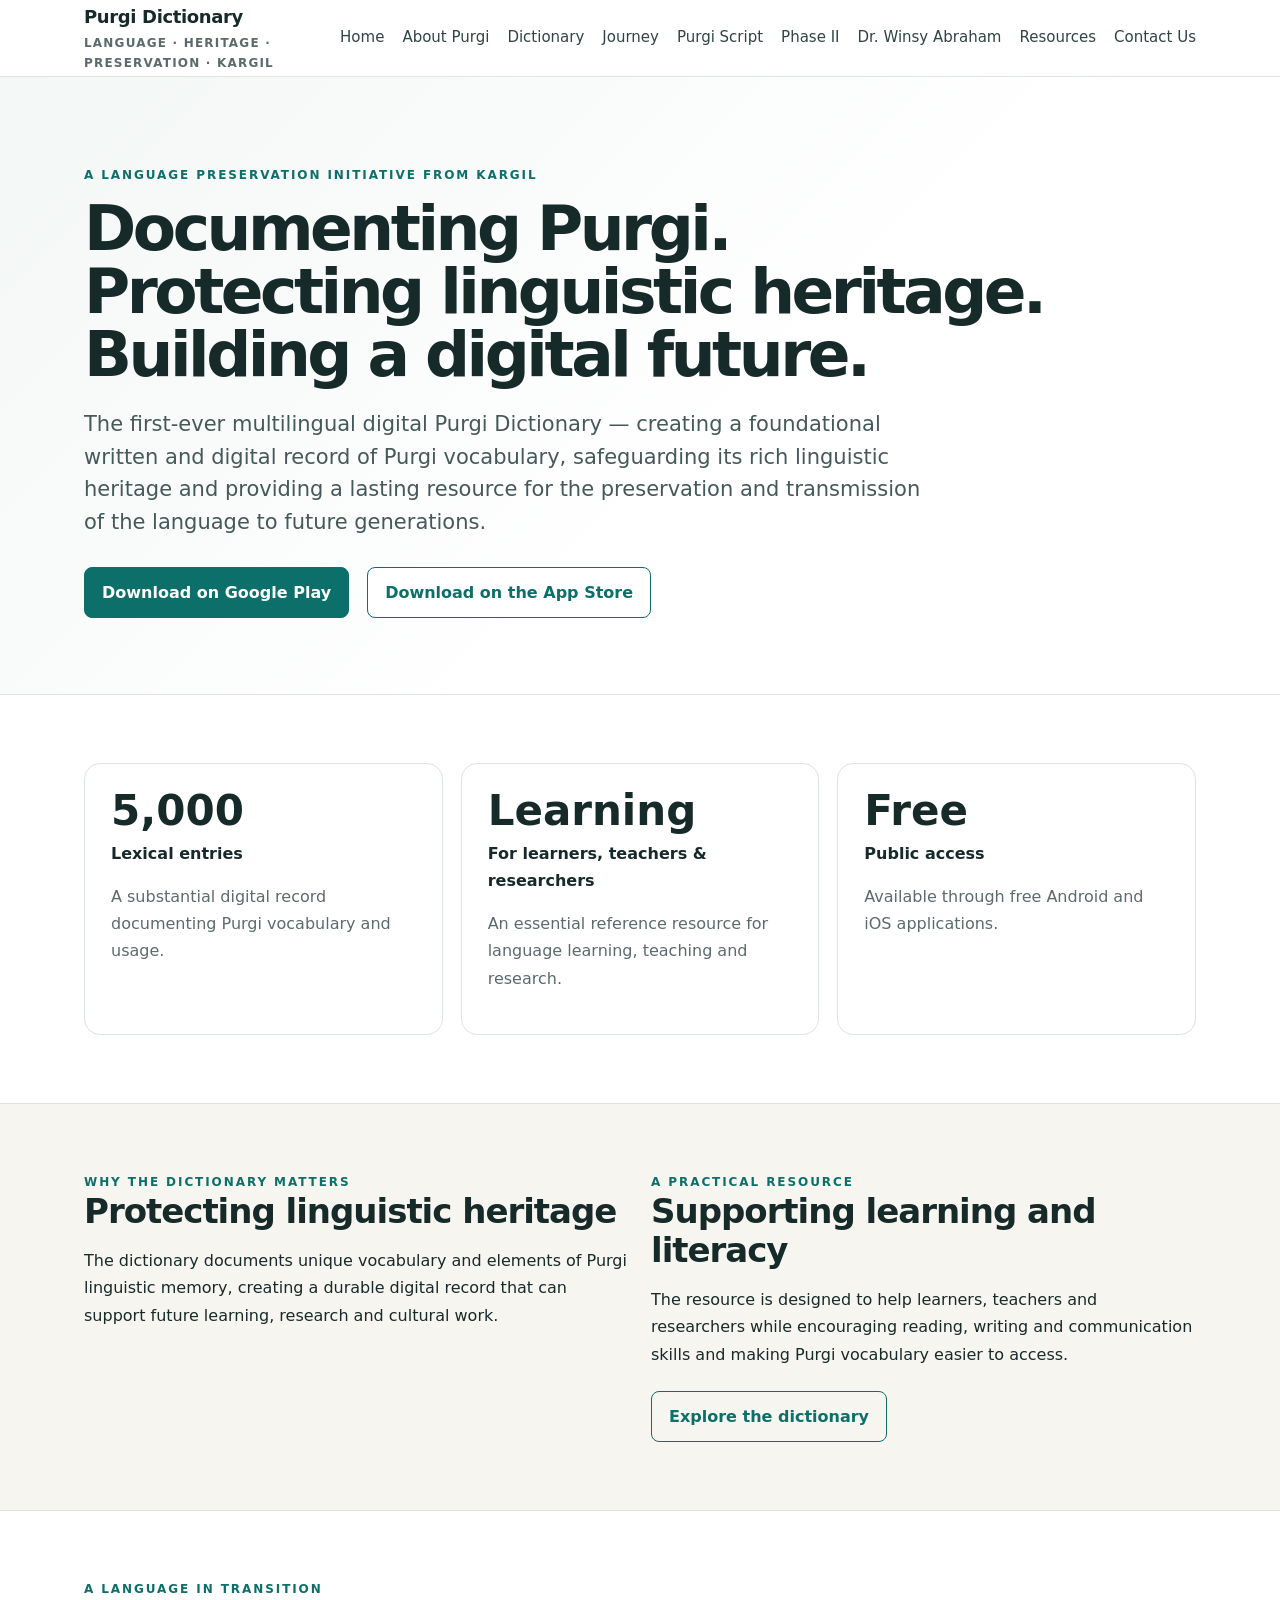
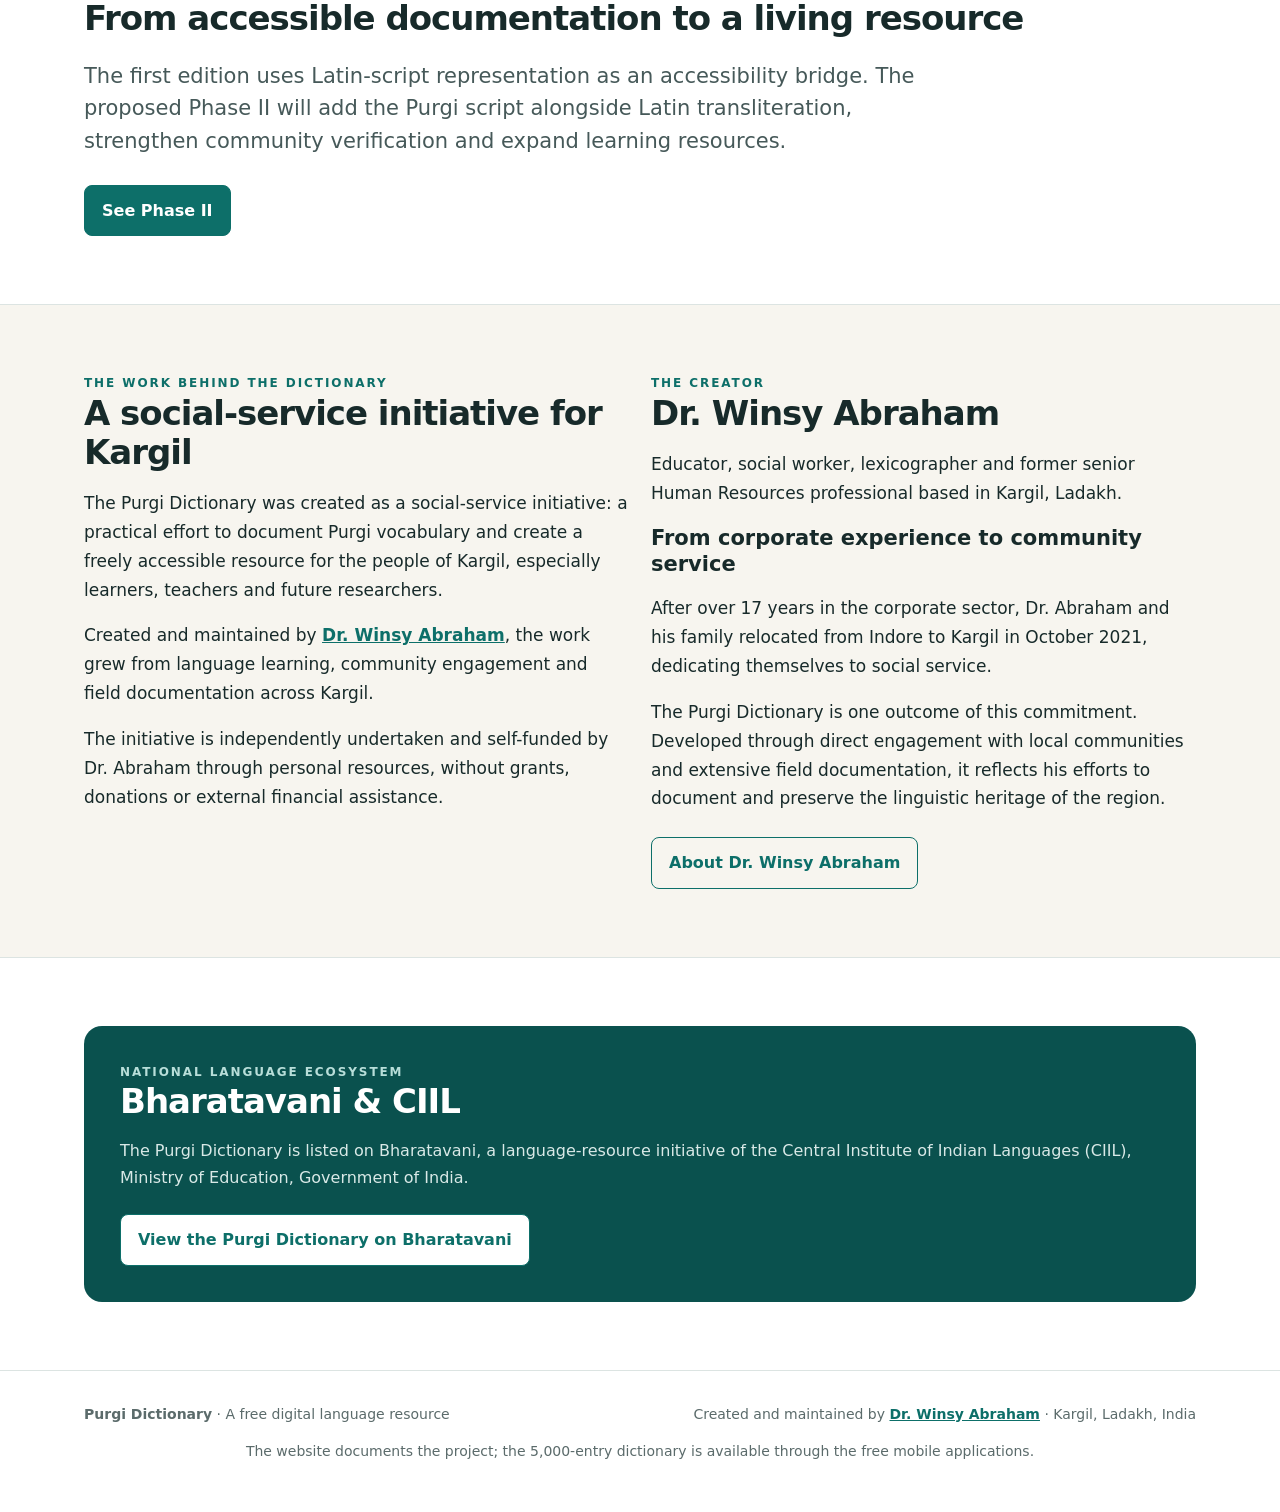
==== index.html @ dfc233e7 "Balance brand subtitle on mobile and desktop" ====
<!doctype html>
<html lang="en">
<head>
<meta charset="utf-8">
<meta name="viewport" content="width=device-width,initial-scale=1">
<title>Purgi Dictionary | First-ever multilingual digital Purgi dictionary</title>
<meta name="description" content="The first-ever multilingual digital Purgi Dictionary documents Purgi vocabulary and safeguards its linguistic heritage in a free four-language resource.">
<link rel="canonical" href="https://purgidictionary.in/">
<link rel="icon" href="favicon.svg" type="image/svg+xml">
<meta property="og:type" content="website">
<meta property="og:site_name" content="Purgi Dictionary">
<meta property="og:title" content="Purgi Dictionary | First-ever multilingual digital Purgi dictionary">
<meta property="og:description" content="The first-ever multilingual digital Purgi Dictionary — a social-service initiative documenting Purgi vocabulary and bringing Purgi, English, Hindi and Urdu together in one free digital resource with 5,000 entries.">
<meta property="og:url" content="https://purgidictionary.in/">
<meta name="twitter:card" content="summary">
<link rel="stylesheet" href="style.css">
<script type="application/ld+json">
{
  "@context":"https://schema.org",
  "@type":"WebSite",
  "name":"Purgi Dictionary",
  "url":"https://purgidictionary.in/",
  "description":"The first-ever multilingual digital Purgi Dictionary creates a foundational written and digital record of Purgi vocabulary, safeguards its linguistic heritage and supports the preservation and transmission of the language to future generations.",
  "inLanguage":"en",
  "publisher":{"@type":"Person","name":"Dr. Winsy Abraham","url":"https://purgidictionary.in/winsy-abraham.html","sameAs":["https://in.linkedin.com/in/dr-winsy-abraham-b102936"]}
}
</script>
</head>
<body>
<nav><div class="wrap nav">
<a class="brand" href="index.html">Purgi Dictionary<span>Language · Heritage ·<br class="mobile-brand-break"> Preservation · Kargil</span></a>
<button class="menu-toggle" type="button" aria-label="Open navigation menu" aria-expanded="false" aria-controls="site-links"><span></span><span></span><span></span></button>
<div class="links" id="site-links">
    <a href="index.html">Home</a><a href="purgi-language.html">About Purgi</a><a href="dictionary.html">Dictionary</a><a href="journey.html">Journey</a><a href="script.html">Purgi Script</a><a href="phase-ii.html">Phase II</a><a href="winsy-abraham.html">Dr. Winsy Abraham</a><a href="resources.html">Resources</a><a href="contact.html">Contact Us</a>
</div></div></nav>

<header class="hero"><div class="wrap">
<div class="kicker">A language preservation initiative from Kargil</div>
<h1>Documenting Purgi.<br>Protecting linguistic heritage.<br>Building a digital future.</h1>
<p class="lead">The first-ever multilingual digital Purgi Dictionary — creating a foundational written and digital record of Purgi vocabulary, safeguarding its rich linguistic heritage and providing a lasting resource for the preservation and transmission of the language to future generations.</p>
<div class="downloads"><a class="btn primary" href="https://play.google.com/store/apps/details?id=org.purgi.prx.dictionary">Download on Google Play</a><a class="btn light" href="https://apps.apple.com/us/app/purgi-dictionary/id6780769907">Download on the App Store</a></div>
</div></header>

<section class="section"><div class="wrap"><div class="grid">
<div class="card"><div class="stat">5,000</div><b>Lexical entries</b><p class="muted">A substantial digital record documenting Purgi vocabulary and usage.</p></div>
<div class="card"><div class="stat">Learning</div><b>For learners, teachers & researchers</b><p class="muted">An essential reference resource for language learning, teaching and research.</p></div>
<div class="card"><div class="stat">Free</div><b>Public access</b><p class="muted">Available through free Android and iOS applications.</p></div>
</div></div></section>

<section class="section band"><div class="wrap grid2">
<div><div class="kicker">Why the dictionary matters</div><h2>Protecting linguistic heritage</h2><p>The dictionary documents unique vocabulary and elements of Purgi linguistic memory, creating a durable digital record that can support future learning, research and cultural work.</p><a class="btn mobile-page-link" href="purgi-language.html">Discover the Purgi language</a></div>
<div><div class="kicker">A practical resource</div><h2>Supporting learning and literacy</h2><p>The resource is designed to help learners, teachers and researchers while encouraging reading, writing and communication skills and making Purgi vocabulary easier to access.</p><a class="btn" href="dictionary.html">Explore the dictionary</a></div>
</div></section>

<section class="section"><div class="wrap"><div class="kicker">A language in transition</div><h2>From accessible documentation to a living resource</h2><p class="lead">The first edition uses Latin-script representation as an accessibility bridge. The proposed Phase II will add the Purgi script alongside Latin transliteration, strengthen community verification and expand learning resources.</p><a class="btn primary" href="phase-ii.html">See Phase II</a></div></section>

<section class="section band"><div class="wrap grid2">
<div class="prose"><div class="kicker">The work behind the dictionary</div><h2>A social-service initiative for Kargil</h2><p>The Purgi Dictionary was created as a social-service initiative: a practical effort to document Purgi vocabulary and create a freely accessible resource for the people of Kargil, especially learners, teachers and future researchers.</p><p>Created and maintained by <a href="winsy-abraham.html"><b>Dr. Winsy Abraham</b></a>, the work grew from language learning, community engagement and field documentation across Kargil.</p><p>The initiative is independently undertaken and self-funded by Dr. Abraham through personal resources, without grants, donations or external financial assistance.</p><a class="btn mobile-page-link" href="journey.html">Read the project journey</a></div>
<div class="prose"><div class="kicker">The creator</div><h2>Dr. Winsy Abraham</h2><p>Educator, social worker, lexicographer and former senior Human Resources professional based in Kargil, Ladakh.</p><h3>From corporate experience to community service</h3><p>After over 17 years in the corporate sector, Dr. Abraham and his family relocated from Indore to Kargil in October 2021, dedicating themselves to social service.</p><p>The Purgi Dictionary is one outcome of this commitment. Developed through direct engagement with local communities and extensive field documentation, it reflects his efforts to document and preserve the linguistic heritage of the region.</p><a class="btn" href="winsy-abraham.html">About Dr. Winsy Abraham</a></div>
</div></section>

<section class="section"><div class="wrap"><div class="dark"><div class="kicker dark-kicker">National language ecosystem</div><h2>Bharatavani & CIIL</h2><p>The Purgi Dictionary is listed on Bharatavani, a language-resource initiative of the Central Institute of Indian Languages (CIIL), Ministry of Education, Government of India.</p><a class="btn light desktop-page-link" href="https://bharatavani.in//home/book?id=Purgi%20Dictionary">View the Purgi Dictionary on Bharatavani</a><a class="btn light mobile-page-link" href="resources.html">Explore all resources</a></div></div></section>

<section class="section mobile-explore"><div class="wrap"><div class="kicker">Explore the project</div><h2>Discover more about Purgi</h2><p>Explore the language, the dictionary and the people and work behind this initiative.</p><div class="mobile-explore-grid"><a href="purgi-language.html">About Purgi <span>Discover the language →</span></a><a href="dictionary.html">The Dictionary <span>Explore 5,000 entries →</span></a><a href="journey.html">Project Journey <span>How the work developed →</span></a><a href="script.html">Purgi Script <span>Explore the written future →</span></a><a href="phase-ii.html">Phase II <span>See what comes next →</span></a><a href="winsy-abraham.html">The Creator <span>About Dr. Winsy Abraham →</span></a><a href="resources.html">Resources <span>Apps and institutional links →</span></a><a href="contact.html">Contact Us <span>Share feedback or enquire →</span></a></div></div></section>
<footer><div class="wrap"><div class="footer-top"><div><b>Purgi Dictionary</b> · A free digital language resource</div><div class="footer-right">Created and maintained by <a href="winsy-abraham.html"><b>Dr. Winsy Abraham</b></a> · Kargil, Ladakh, India</div></div><div class="footer-bottom">The website documents the project; the 5,000-entry dictionary is available through the free mobile applications.</div></div></footer>
<script src="script.js" defer></script>
</body></html>
---- style.css ----
:root{
  --ink:#172a2a; --muted:#5b6b6b; --teal:#0d6f69; --teal2:#0a514e;
  --cream:#f7f5ef; --paper:#fff; --line:#dce4e2; --gold:#b07a32;
}
*{box-sizing:border-box}
html{scroll-behavior:smooth}
body{margin:0;font-family:Inter,ui-sans-serif,system-ui,-apple-system,"Segoe UI",Arial,sans-serif;color:var(--ink);background:#fff;line-height:1.7}
a{color:var(--teal)}
.wrap{max-width:1160px;margin:auto;padding:0 24px}
nav{position:sticky;top:0;z-index:20;background:rgba(255,255,255,.96);backdrop-filter:blur(10px);border-bottom:1px solid var(--line)}
.nav{min-height:76px;display:flex;align-items:center;justify-content:space-between;gap:24px}
.brand{font-weight:800;text-decoration:none;color:var(--ink);letter-spacing:-.02em;font-size:18px}
.brand span{display:block;font-size:12px;letter-spacing:.1em;text-transform:uppercase;color:var(--muted);font-weight:600}
.links{display:flex;gap:18px;flex-wrap:wrap;align-items:center}
.menu-toggle{display:none;border:1px solid var(--line);background:#fff;border-radius:9px;width:44px;height:44px;padding:9px;cursor:pointer}
.menu-toggle span{display:block;height:2px;background:var(--ink);margin:5px 0;border-radius:2px}
.links a{text-decoration:none;font-size:15px;color:#304444}
.links a:hover{color:var(--teal)}
.hero{background:linear-gradient(135deg,#f3f7f5 0%,#fff 60%);padding:88px 0 76px;border-bottom:1px solid var(--line)}
.kicker{text-transform:uppercase;letter-spacing:.16em;font-size:12px;font-weight:800;color:var(--teal)}
.dark-kicker{color:#b8ded9}
h1{font-size:clamp(42px,5.7vw,68px);line-height:1.0;letter-spacing:-.055em;margin:12px 0 22px;max-width:1120px}
.hero h1{font-size:clamp(40px,5.3vw,63px)}
h2{font-size:34px;line-height:1.15;letter-spacing:-.03em;margin:0 0 16px}
h3{font-size:21px;line-height:1.25;margin:0 0 10px}
.lead{font-size:21px;line-height:1.55;color:#465959;max-width:860px}
.btn{display:inline-block;text-decoration:none;border:1px solid var(--teal);border-radius:8px;padding:11px 17px;font-weight:750;margin:7px 8px 0 0}
.btn.primary{background:var(--teal);color:white}
.btn.light{background:white;color:var(--teal)}
.section{padding:68px 0}
.band{background:var(--cream);border-block:1px solid var(--line)}
.grid{display:grid;grid-template-columns:repeat(3,1fr);gap:18px}
.grid2{display:grid;grid-template-columns:repeat(2,1fr);gap:22px}
.card{border:1px solid var(--line);border-radius:16px;padding:26px;background:#fff}
.stat{font-size:42px;font-weight:850;line-height:1;margin-bottom:8px}
.muted{color:var(--muted)}
.prose{max-width:850px}
.prose p{font-size:17px}
.pagehead{background:var(--cream);padding:58px 0 44px;border-bottom:1px solid var(--line)}
.pagehead h1{font-size:clamp(42px,6vw,64px);margin-bottom:14px}
.timeline{border-left:2px solid #c8d8d5;margin:35px 0;padding-left:25px}
.t{position:relative;margin:0 0 32px}
.t:before{content:"";position:absolute;left:-33px;top:8px;width:13px;height:13px;border-radius:50%;background:var(--teal);border:3px solid #fff;box-shadow:0 0 0 1px #b9cfcc}
.year{font-weight:850;color:var(--teal);font-size:14px;letter-spacing:.08em}
.quote{font-size:25px;line-height:1.4;font-weight:700;border-left:5px solid var(--gold);padding:4px 0 4px 20px;margin:28px 0}
.callout{background:#eef6f5;border:1px solid #c9e0dd;border-radius:16px;padding:26px}
.dark{background:var(--teal2);color:white;border-radius:18px;padding:36px}
.dark p{color:#d9e9e7}
.downloads{display:flex;gap:10px;flex-wrap:wrap}
footer{border-top:1px solid var(--line);padding:32px 0 48px;color:var(--muted);font-size:14px}
.footer-top{display:grid;grid-template-columns:1fr 1fr;gap:24px;align-items:start}
.footer-right{text-align:right}
.footer-bottom{text-align:center;margin-top:14px}
.small{font-size:13px;color:var(--muted)}
.references{font-size:12px;line-height:1.55;color:var(--muted);margin-top:8px}
.references h2{font-size:19px;letter-spacing:-.01em;margin-bottom:8px}
.references a{color:var(--muted)}
.table{width:100%;border-collapse:collapse;margin:25px 0}
.table th,.table td{border-bottom:1px solid var(--line);text-align:left;padding:13px 10px;vertical-align:top}
.form-card{max-width:820px;margin:0 auto;border:1px solid var(--line);border-radius:16px;padding:30px;background:#fff}
.form-field{margin-bottom:18px}
.form-field label{display:block;font-weight:750;margin-bottom:7px}
.form-field input,.form-field textarea{width:100%;font:inherit;border:1px solid #cbd8d5;border-radius:8px;padding:11px 13px;color:var(--ink);background:#fff}
.form-field textarea{min-height:170px;resize:vertical}
.form-field input:focus,.form-field textarea:focus{outline:3px solid rgba(176,122,50,.25);border-color:var(--teal)}
.honeypot{display:none}
.glance{background:#f3f7f5;border:1px solid #cfe0dd;border-radius:16px;padding:24px;margin:28px 0}.glance h3{margin-bottom:18px;color:var(--teal2)}.glance .grid2{gap:16px}.glance .grid2>div{background:#fff;border:1px solid var(--line);border-radius:10px;padding:14px}.glance b{color:var(--ink)}
a:focus-visible,.btn:focus-visible,.menu-toggle:focus-visible{outline:3px solid #b07a32;outline-offset:3px}
@media(max-width:820px){
  .nav{min-height:68px;position:relative}
  .brand{font-size:17px}
  .brand span{font-size:10px;letter-spacing:.08em}
  .menu-toggle{display:block;flex:0 0 auto}
  .links{display:none;position:absolute;top:68px;left:0;right:0;background:#fff;border-bottom:1px solid var(--line);box-shadow:0 8px 20px rgba(23,42,42,.08);padding:10px 24px 16px;flex-direction:column;align-items:stretch;gap:0}
  .links.open{display:flex}
  .links a{padding:12px 0;border-bottom:1px solid #edf1f0;font-size:16px}
  .links a:last-child{border-bottom:0}
  .grid,.grid2{grid-template-columns:1fr}
  .hero{padding:60px 0}
  .section{padding:52px 0}
  .footer-top{grid-template-columns:1fr;gap:6px}
  .footer-right{text-align:left}
}
@media(max-width:820px){.links{max-height:calc(100vh - 68px);overflow:auto}.links a{min-height:44px;display:flex;align-items:center}.glance .grid2{grid-template-columns:1fr}}

/* Speaking engagements section */
.speaking-section-title{font-size:26px;line-height:1.2;letter-spacing:-.025em;white-space:nowrap}
.speaking-event-title{margin:0;font-size:16px;line-height:1.35}
.prose p.speaking-event-date{margin:0 0 8px;font-size:16px;line-height:1.35}
.prose p.speaking-description{margin:0 0 24px}
.prose p.speaking-description + p.speaking-link{margin-top:-24px;margin-bottom:24px}
.prose p.speaking-link{line-height:1.35}
@media(max-width:600px){.speaking-section-title{font-size:clamp(17px,4.5vw,24px);white-space:normal}}

/* Mobile-only homepage hero and footer refinements */
@media(max-width:600px){
  .hero h1{font-size:clamp(27px,7.2vw,30px);line-height:1.08;letter-spacing:-.045em}
  .footer-top{grid-template-columns:1fr;text-align:center;justify-items:center;gap:10px}
  .footer-right{text-align:center}
  .footer-bottom{text-align:center}
}

/* Mobile-only navigation paths on the homepage */
.mobile-page-link,.mobile-link-row,.mobile-explore{display:none}
@media(max-width:600px){
  .desktop-page-link{display:none}
  .mobile-page-link{display:inline-block;margin-top:14px}
  .mobile-link-row{display:flex;flex-wrap:wrap;gap:8px;margin-top:12px}
  .mobile-link-row .btn{margin:0}
  .mobile-explore{display:block;background:var(--cream);border-block:1px solid var(--line)}
  .mobile-explore-grid{display:grid;grid-template-columns:1fr 1fr;gap:10px;margin-top:22px}
  .mobile-explore-grid a{display:flex;flex-direction:column;justify-content:space-between;gap:8px;min-height:100px;padding:15px;border:1px solid var(--line);border-radius:12px;background:#fff;color:var(--ink);font-weight:750;text-decoration:none}
  .mobile-explore-grid a span{font-size:12px;line-height:1.4;font-weight:500;color:var(--teal)}
}

/* Centered professional profile link */
.profile-link-box{max-width:420px;margin:32px auto 0;padding:18px 24px;text-align:center}
.prose .profile-link-box p{margin:0}
.profile-link-box .btn{margin:0}
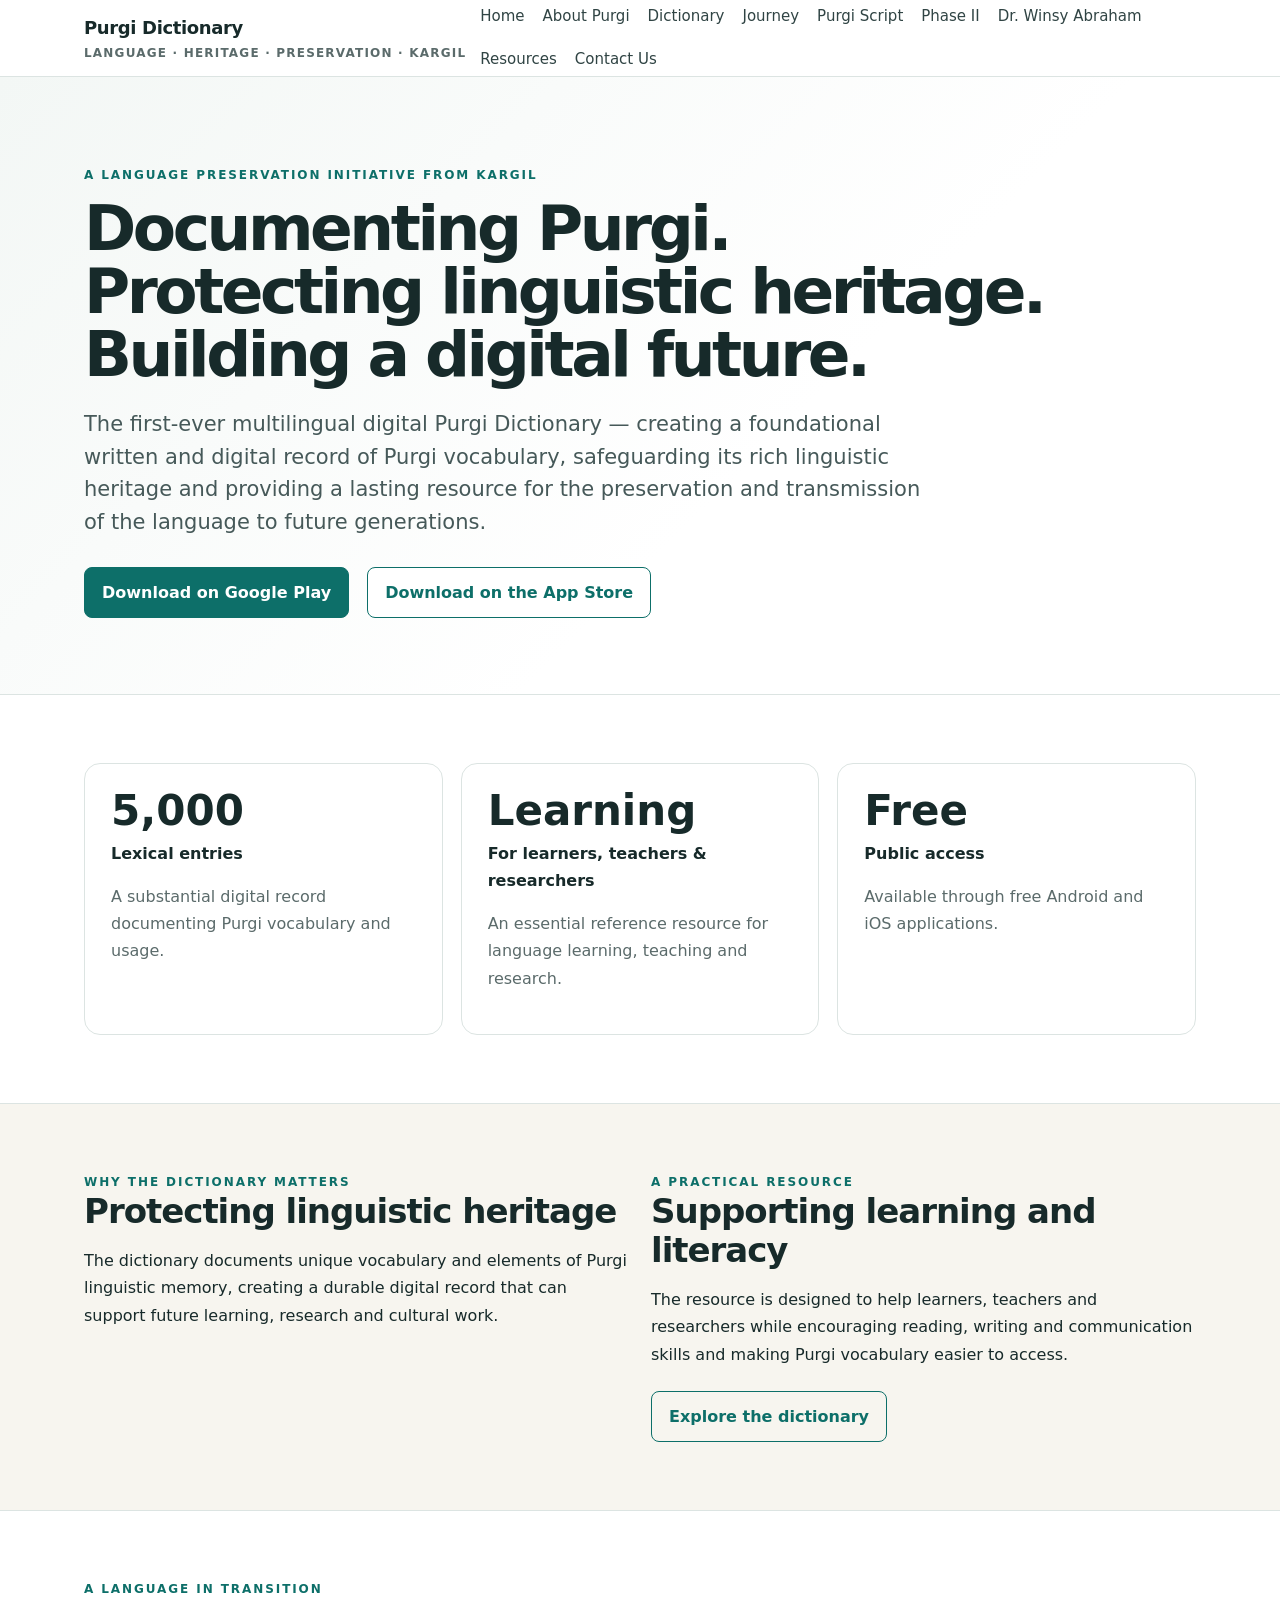
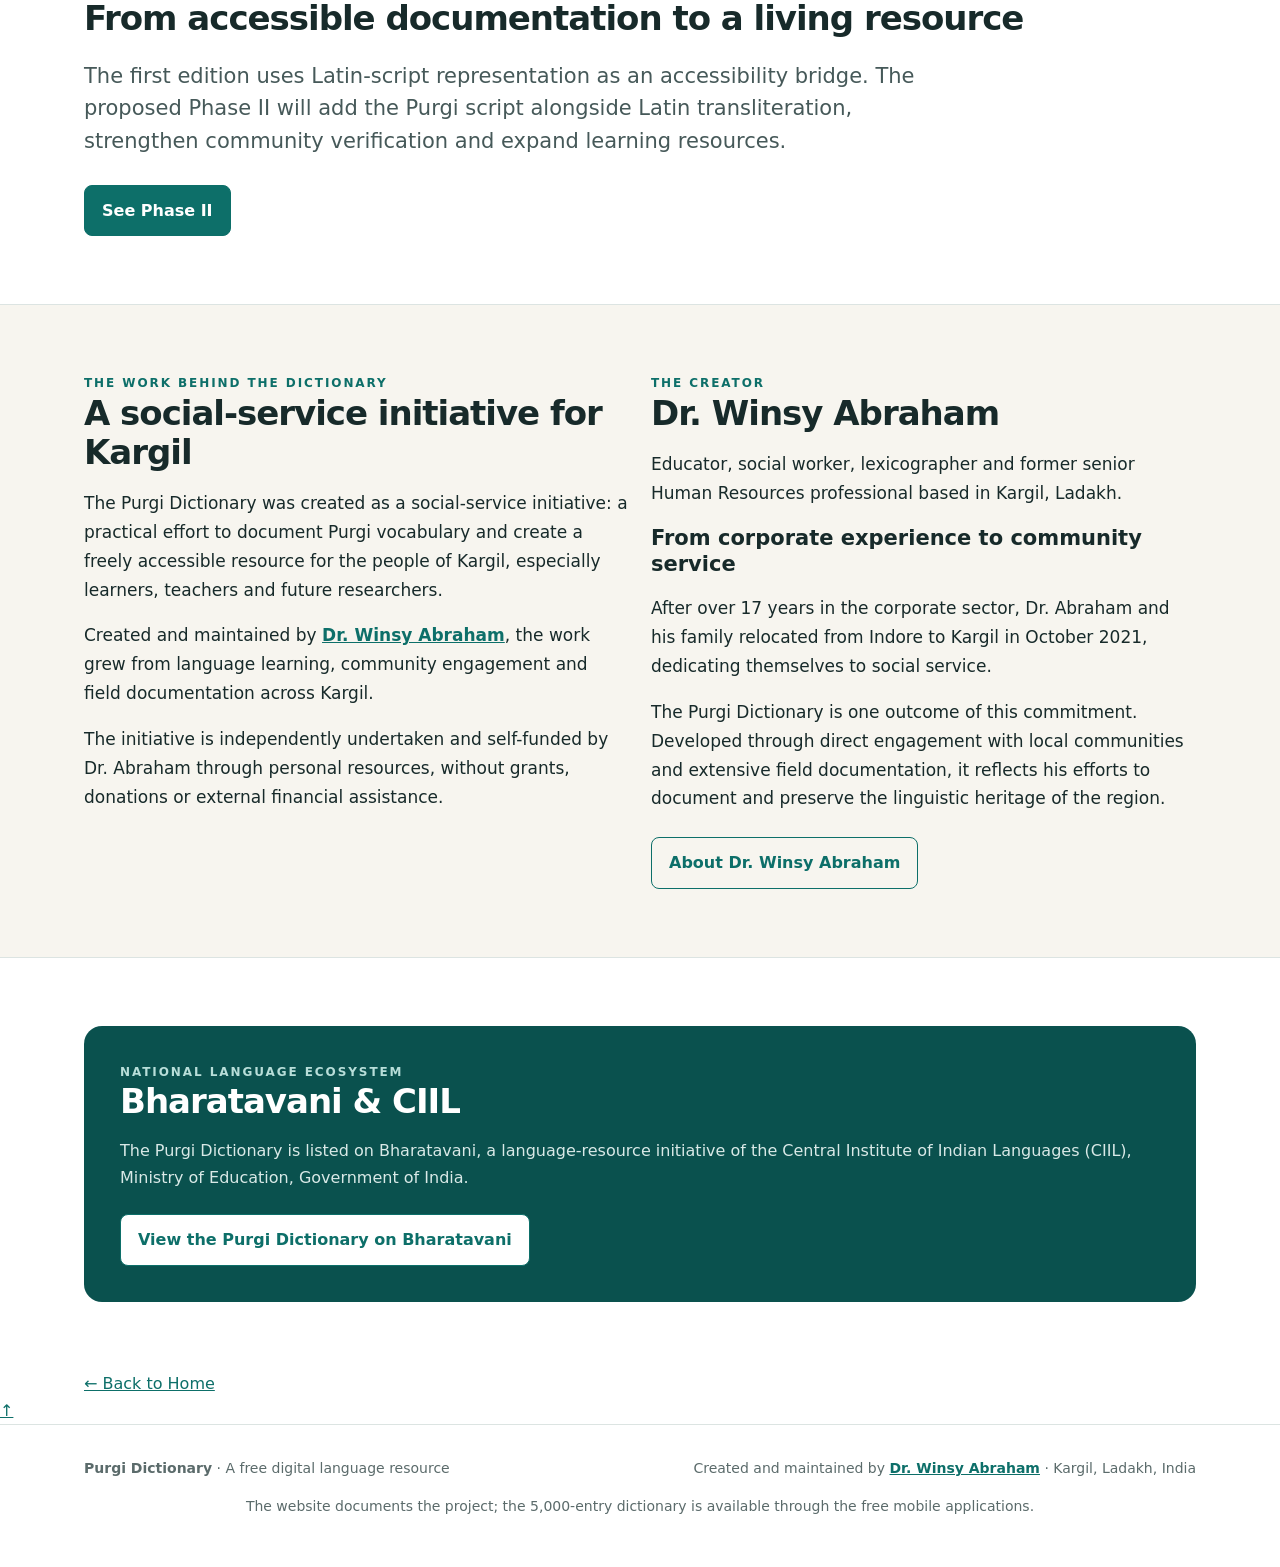
==== commit e71355f4: "Add subtle page-end navigation" ====
--- a/index.html
+++ b/index.html
@@ -26,7 +26,7 @@
 }
 </script>
 </head>
-<body>
+<body id="top">
 <nav><div class="wrap nav">
 <a class="brand" href="index.html">Purgi Dictionary<span>Language · Heritage ·<br class="mobile-brand-break"> Preservation · Kargil</span></a>
 <button class="menu-toggle" type="button" aria-label="Open navigation menu" aria-expanded="false" aria-controls="site-links"><span></span><span></span><span></span></button>
@@ -62,6 +62,7 @@
 <section class="section"><div class="wrap"><div class="dark"><div class="kicker dark-kicker">National language ecosystem</div><h2>Bharatavani & CIIL</h2><p>The Purgi Dictionary is listed on Bharatavani, a language-resource initiative of the Central Institute of Indian Languages (CIIL), Ministry of Education, Government of India.</p><a class="btn light desktop-page-link" href="https://bharatavani.in//home/book?id=Purgi%20Dictionary">View the Purgi Dictionary on Bharatavani</a><a class="btn light mobile-page-link" href="resources.html">Explore all resources</a></div></div></section>
 
 <section class="section mobile-explore"><div class="wrap"><div class="kicker">Explore the project</div><h2>Discover more about Purgi</h2><p>Explore the language, the dictionary and the people and work behind this initiative.</p><div class="mobile-explore-grid"><a href="purgi-language.html">About Purgi <span>Discover the language →</span></a><a href="dictionary.html">The Dictionary <span>Explore 5,000 entries →</span></a><a href="journey.html">Project Journey <span>How the work developed →</span></a><a href="script.html">Purgi Script <span>Explore the written future →</span></a><a href="phase-ii.html">Phase II <span>See what comes next →</span></a><a href="winsy-abraham.html">The Creator <span>About Dr. Winsy Abraham →</span></a><a href="resources.html">Resources <span>Apps and institutional links →</span></a><a href="contact.html">Contact Us <span>Share feedback or enquire →</span></a></div></div></section>
+<div class="page-end-nav wrap"><a href="index.html">← Back to Home</a></div><a class="back-to-top" href="#top" aria-label="Back to top" title="Back to top">↑</a>
 <footer><div class="wrap"><div class="footer-top"><div><b>Purgi Dictionary</b> · A free digital language resource</div><div class="footer-right">Created and maintained by <a href="winsy-abraham.html"><b>Dr. Winsy Abraham</b></a> · Kargil, Ladakh, India</div></div><div class="footer-bottom">The website documents the project; the 5,000-entry dictionary is available through the free mobile applications.</div></div></footer>
 <script src="script.js" defer></script>
 </body></html>
--- a/style.css
+++ b/style.css
@@ -9,6 +9,15 @@
 .wrap{max-width:1160px;margin:auto;padding:0 24px}
 nav{position:sticky;top:0;z-index:20;background:rgba(255,255,255,.96);backdrop-filter:blur(10px);border-bottom:1px solid var(--line)}
 .nav{min-height:76px;display:flex;align-items:center;justify-content:space-between;gap:24px}
+@media(min-width:821px){
+  .nav{gap:14px}
+  .brand{flex:0 0 auto}
+  .brand span{white-space:nowrap;font-size:11px;letter-spacing:.085em}
+  .links{flex-wrap:nowrap;gap:12px}
+  .links a{font-size:14px;white-space:nowrap}
+}
+.mobile-brand-break{display:none}
+
 .brand{font-weight:800;text-decoration:none;color:var(--ink);letter-spacing:-.02em;font-size:18px}
 .brand span{display:block;font-size:12px;letter-spacing:.1em;text-transform:uppercase;color:var(--muted);font-weight:600}
 .links{display:flex;gap:18px;flex-wrap:wrap;align-items:center}
@@ -67,6 +76,7 @@
 .glance{background:#f3f7f5;border:1px solid #cfe0dd;border-radius:16px;padding:24px;margin:28px 0}.glance h3{margin-bottom:18px;color:var(--teal2)}.glance .grid2{gap:16px}.glance .grid2>div{background:#fff;border:1px solid var(--line);border-radius:10px;padding:14px}.glance b{color:var(--ink)}
 a:focus-visible,.btn:focus-visible,.menu-toggle:focus-visible{outline:3px solid #b07a32;outline-offset:3px}
 @media(max-width:820px){
+  .mobile-brand-break{display:block}
   .nav{min-height:68px;position:relative}
   .brand{font-size:17px}
   .brand span{font-size:10px;letter-spacing:.08em}
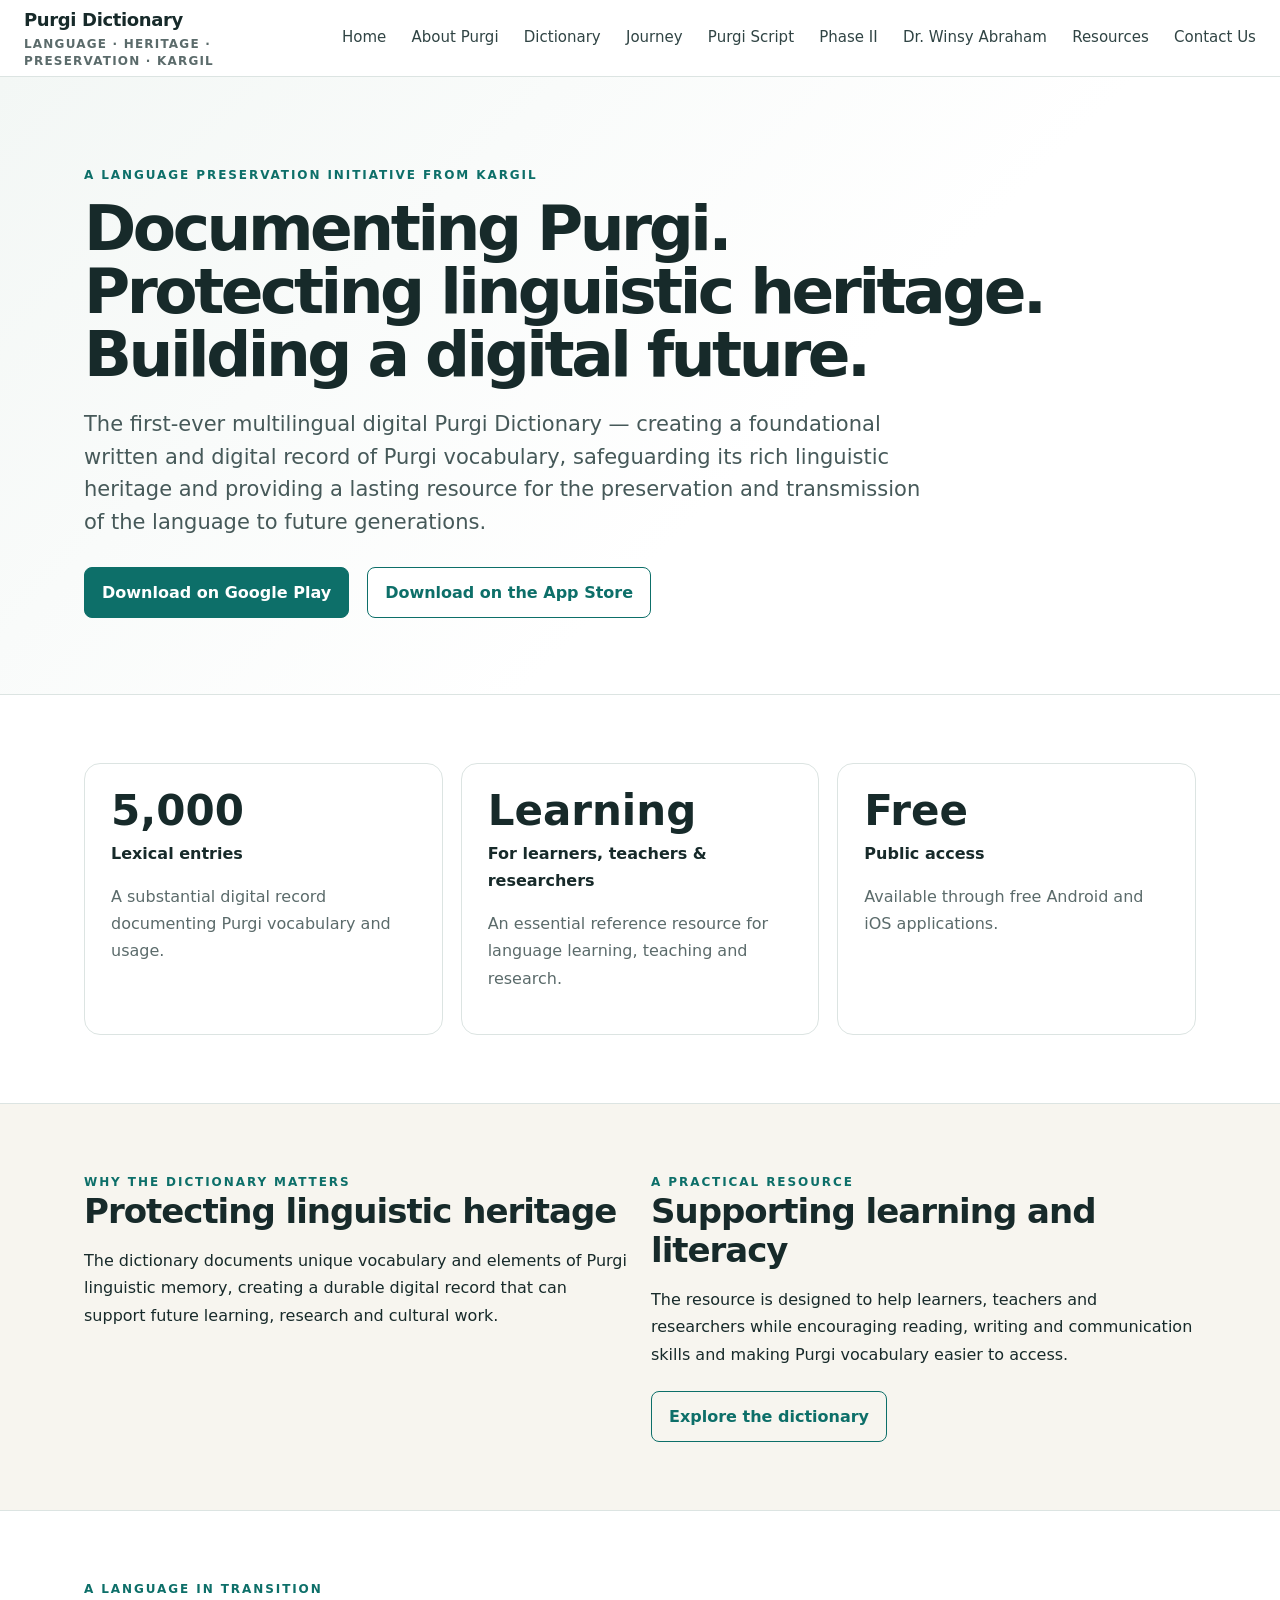
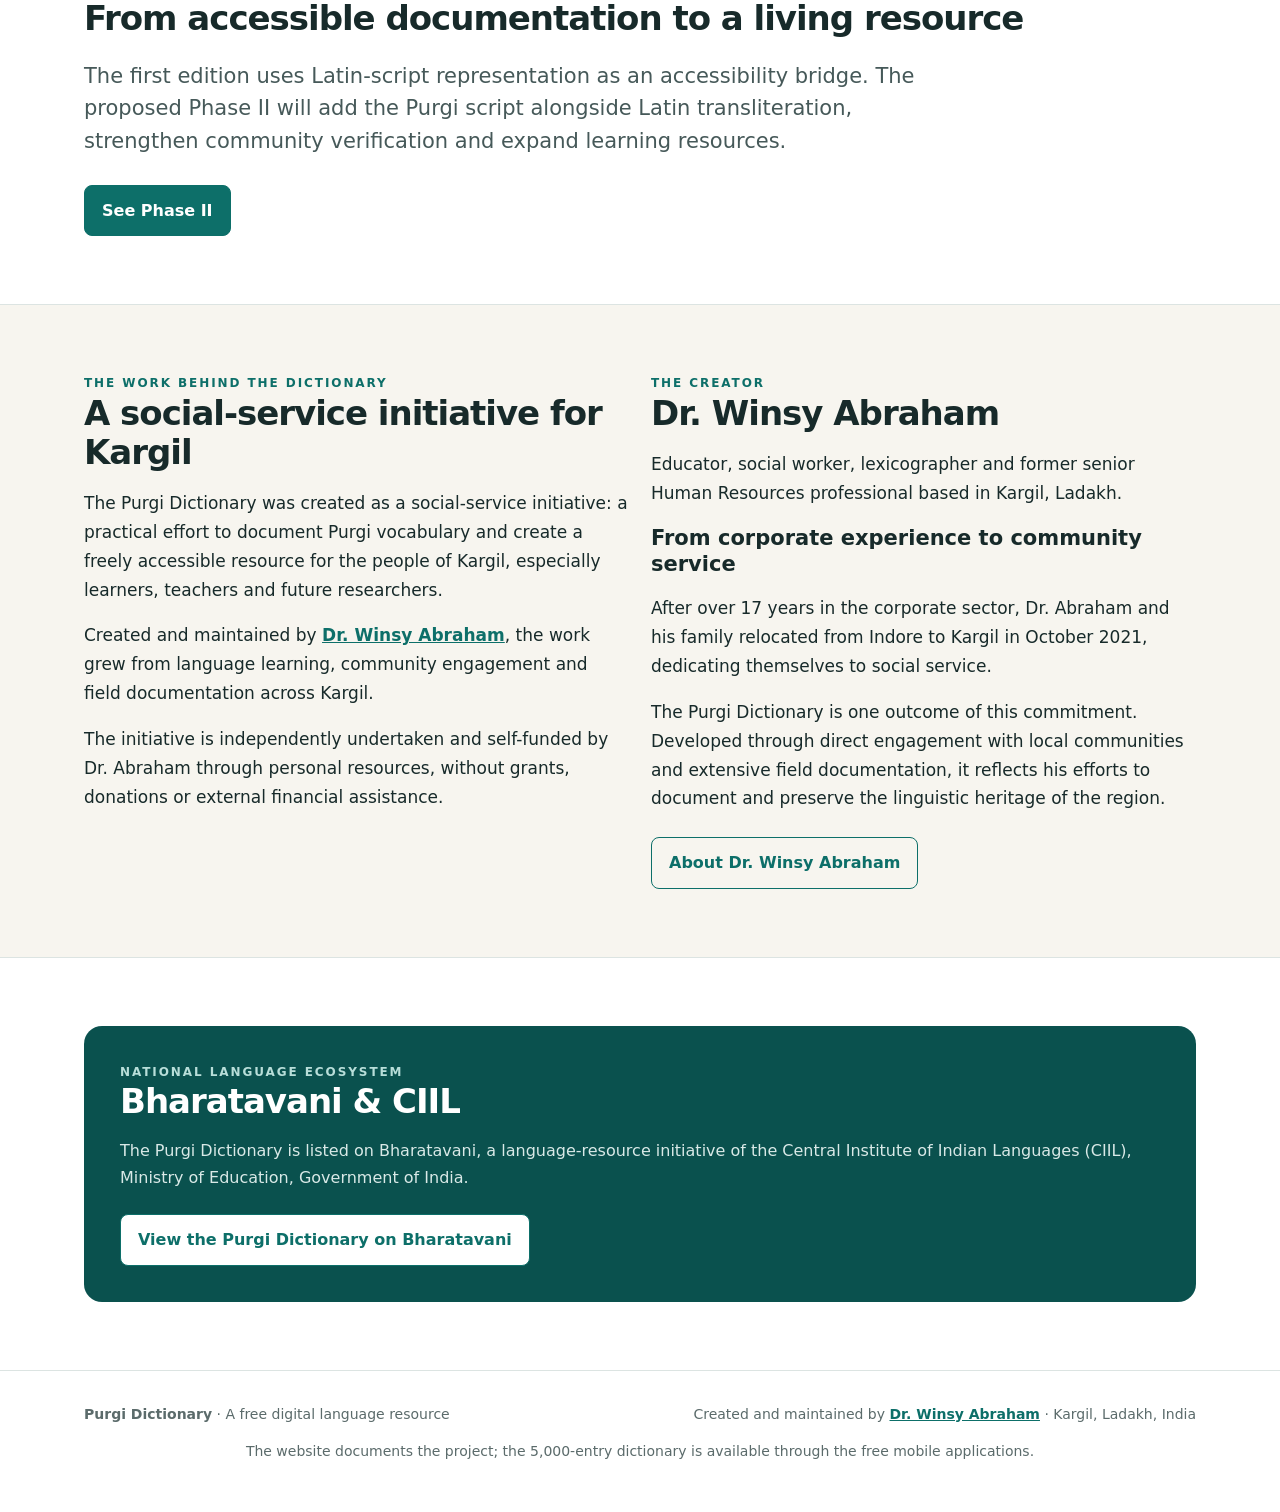
==== commit b3d20869: "Remove redundant Back to Home link from homepage" ====
--- a/index.html
+++ b/index.html
@@ -62,7 +62,7 @@
 <section class="section"><div class="wrap"><div class="dark"><div class="kicker dark-kicker">National language ecosystem</div><h2>Bharatavani & CIIL</h2><p>The Purgi Dictionary is listed on Bharatavani, a language-resource initiative of the Central Institute of Indian Languages (CIIL), Ministry of Education, Government of India.</p><a class="btn light desktop-page-link" href="https://bharatavani.in//home/book?id=Purgi%20Dictionary">View the Purgi Dictionary on Bharatavani</a><a class="btn light mobile-page-link" href="resources.html">Explore all resources</a></div></div></section>
 
 <section class="section mobile-explore"><div class="wrap"><div class="kicker">Explore the project</div><h2>Discover more about Purgi</h2><p>Explore the language, the dictionary and the people and work behind this initiative.</p><div class="mobile-explore-grid"><a href="purgi-language.html">About Purgi <span>Discover the language →</span></a><a href="dictionary.html">The Dictionary <span>Explore 5,000 entries →</span></a><a href="journey.html">Project Journey <span>How the work developed →</span></a><a href="script.html">Purgi Script <span>Explore the written future →</span></a><a href="phase-ii.html">Phase II <span>See what comes next →</span></a><a href="winsy-abraham.html">The Creator <span>About Dr. Winsy Abraham →</span></a><a href="resources.html">Resources <span>Apps and institutional links →</span></a><a href="contact.html">Contact Us <span>Share feedback or enquire →</span></a></div></div></section>
-<div class="page-end-nav wrap"><a href="index.html">← Back to Home</a></div><a class="back-to-top" href="#top" aria-label="Back to top" title="Back to top">↑</a>
+<a class="back-to-top" href="#top" aria-label="Back to top" title="Back to top">↑</a>
 <footer><div class="wrap"><div class="footer-top"><div><b>Purgi Dictionary</b> · A free digital language resource</div><div class="footer-right">Created and maintained by <a href="winsy-abraham.html"><b>Dr. Winsy Abraham</b></a> · Kargil, Ladakh, India</div></div><div class="footer-bottom">The website documents the project; the 5,000-entry dictionary is available through the free mobile applications.</div></div></footer>
 <script src="script.js" defer></script>
 </body></html>
--- a/style.css
+++ b/style.css
@@ -9,12 +9,21 @@
 .wrap{max-width:1160px;margin:auto;padding:0 24px}
 nav{position:sticky;top:0;z-index:20;background:rgba(255,255,255,.96);backdrop-filter:blur(10px);border-bottom:1px solid var(--line)}
 .nav{min-height:76px;display:flex;align-items:center;justify-content:space-between;gap:24px}
-@media(min-width:821px){
-  .nav{gap:14px}
-  .brand{flex:0 0 auto}
-  .brand span{white-space:nowrap;font-size:11px;letter-spacing:.085em}
-  .links{flex-wrap:nowrap;gap:12px}
-  .links a{font-size:14px;white-space:nowrap}
+@media(min-width:1101px){
+  .nav{max-width:1500px;justify-content:flex-start;gap:18px}
+  .brand{flex:0 0 300px;margin-right:0}
+  .brand span{white-space:normal;font-size:10px;line-height:1.45;letter-spacing:.08em}
+  .mobile-brand-break{display:block}
+  .links{flex:1 1 auto;min-width:0;flex-wrap:nowrap;justify-content:space-between;gap:5px}
+  .links a{font-size:12px;white-space:nowrap}
+}
+@media(min-width:821px) and (max-width:1100px){
+  .nav{min-height:68px;position:relative}
+  .menu-toggle{display:block;flex:0 0 auto}
+  .links{display:none;position:absolute;top:68px;left:0;right:0;background:#fff;border-bottom:1px solid var(--line);box-shadow:0 8px 20px rgba(23,42,42,.08);padding:10px 24px 16px;flex-direction:column;align-items:stretch;gap:0}
+  .links.open{display:flex}
+  .links a{padding:12px 0;border-bottom:1px solid #edf1f0;font-size:16px;min-height:44px;display:flex;align-items:center}
+  .links a:last-child{border-bottom:0}
 }
 .mobile-brand-break{display:none}
 
@@ -61,8 +70,9 @@
 .footer-right{text-align:right}
 .footer-bottom{text-align:center;margin-top:14px}
 .small{font-size:13px;color:var(--muted)}
-.references{font-size:12px;line-height:1.55;color:var(--muted);margin-top:8px}
-.references h2{font-size:19px;letter-spacing:-.01em;margin-bottom:8px}
+.references{font-size:13px;line-height:1.5;color:var(--muted);margin-top:8px}
+.references p,.references a{font-size:13px;line-height:1.5}
+.references h2{font-size:16px;letter-spacing:-.01em;margin-bottom:6px}
 .references a{color:var(--muted)}
 .table{width:100%;border-collapse:collapse;margin:25px 0}
 .table th,.table td{border-bottom:1px solid var(--line);text-align:left;padding:13px 10px;vertical-align:top}
@@ -127,3 +137,19 @@
 .profile-link-box{max-width:420px;margin:32px auto 0;padding:18px 24px;text-align:center}
 .prose .profile-link-box p{margin:0}
 .profile-link-box .btn{margin:0}
+
+
+/* Quiet page-end navigation and floating back-to-top control */
+.page-end-nav{margin:22px auto 18px;padding-top:12px;border-top:1px solid var(--line);text-align:right}
+.page-end-nav a{font-size:13px;font-weight:600;color:var(--muted);text-decoration:none}
+.page-end-nav a:hover{color:var(--teal);text-decoration:underline}
+.back-to-top{position:fixed;right:22px;bottom:22px;z-index:1000;width:38px;height:38px;display:flex;align-items:center;justify-content:center;border-radius:50%;background:var(--teal);color:#fff;text-decoration:none;font-size:20px;font-weight:700;line-height:1;box-shadow:0 3px 12px rgba(0,0,0,.16);opacity:0;visibility:hidden;pointer-events:none;transition:opacity .2s ease,visibility .2s ease}
+.back-to-top.is-visible{opacity:1;visibility:visible;pointer-events:auto}
+@media(min-width:821px){.back-to-top{right:24px;bottom:24px;width:42px;height:42px}}
+@media(max-width:820px){
+  .page-end-nav{margin:18px auto 14px;padding-top:10px;text-align:center}
+  .page-end-nav a{font-size:12px}
+  .back-to-top{right:16px;bottom:88px;width:36px;height:36px}
+}
+
+@media(min-width:821px){.mobile-brand-break{display:block}}
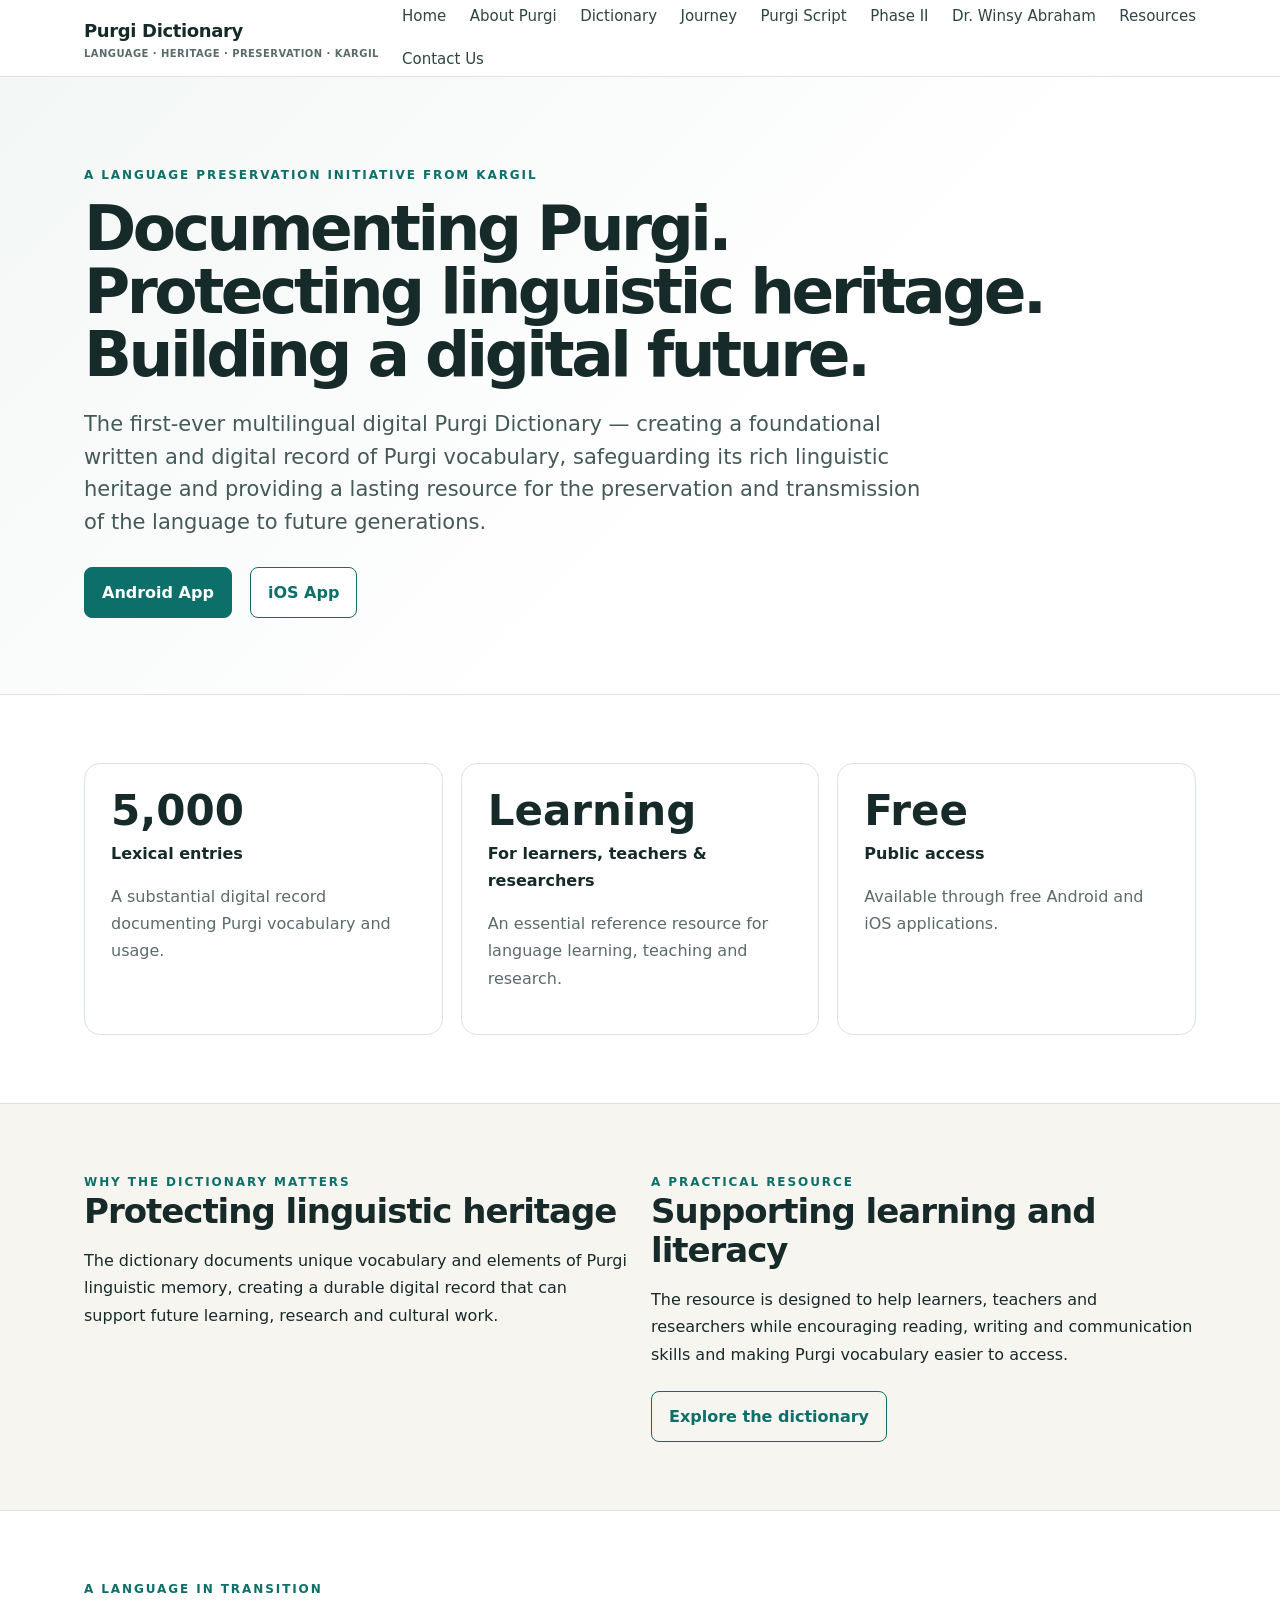
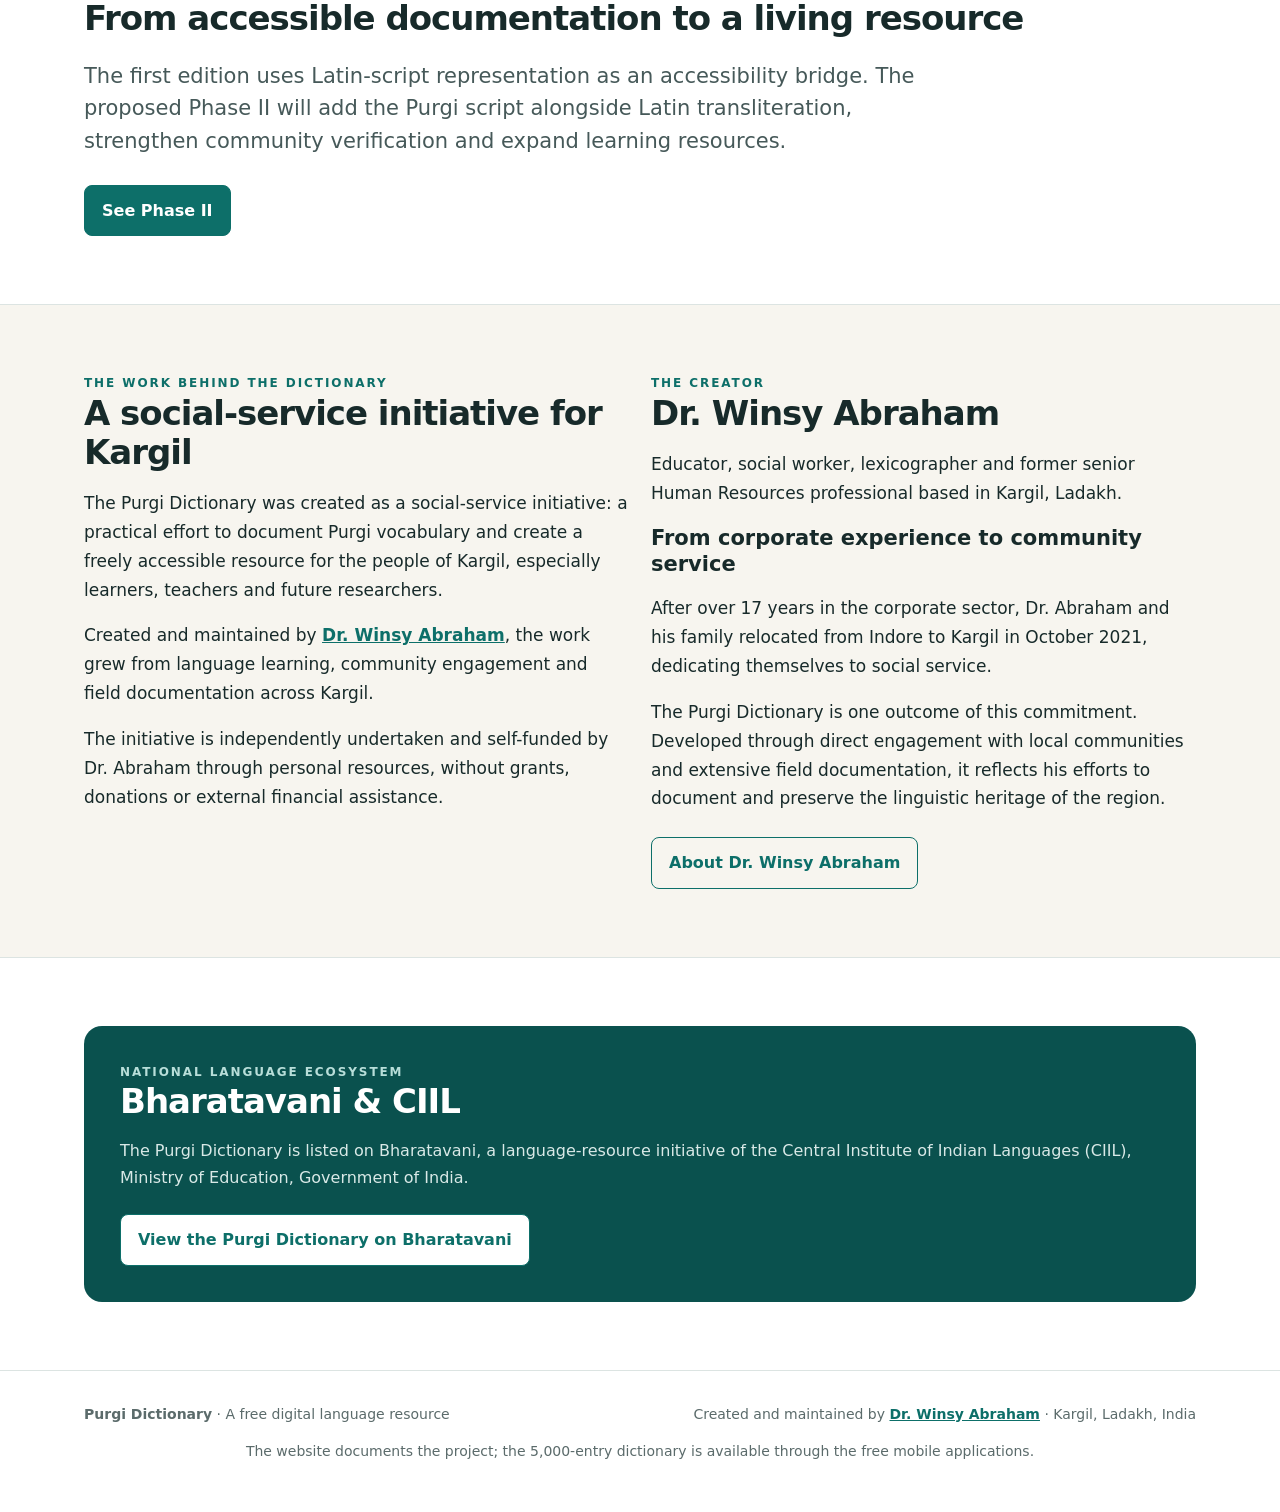
==== commit b647c9e3: "Use consistent Android and iOS app button labels on homepage" ====
--- a/index.html
+++ b/index.html
@@ -38,7 +38,7 @@
 <div class="kicker">A language preservation initiative from Kargil</div>
 <h1>Documenting Purgi.<br>Protecting linguistic heritage.<br>Building a digital future.</h1>
 <p class="lead">The first-ever multilingual digital Purgi Dictionary — creating a foundational written and digital record of Purgi vocabulary, safeguarding its rich linguistic heritage and providing a lasting resource for the preservation and transmission of the language to future generations.</p>
-<div class="downloads"><a class="btn primary" href="https://play.google.com/store/apps/details?id=org.purgi.prx.dictionary">Download on Google Play</a><a class="btn light" href="https://apps.apple.com/us/app/purgi-dictionary/id6780769907">Download on the App Store</a></div>
+<div class="downloads"><a class="btn primary" href="https://play.google.com/store/apps/details?id=org.purgi.prx.dictionary">Android App</a><a class="btn light" href="https://apps.apple.com/us/app/purgi-dictionary/id6780769907">iOS App</a></div>
 </div></header>
 
 <section class="section"><div class="wrap"><div class="grid">
--- a/style.css
+++ b/style.css
@@ -9,21 +9,27 @@
 .wrap{max-width:1160px;margin:auto;padding:0 24px}
 nav{position:sticky;top:0;z-index:20;background:rgba(255,255,255,.96);backdrop-filter:blur(10px);border-bottom:1px solid var(--line)}
 .nav{min-height:76px;display:flex;align-items:center;justify-content:space-between;gap:24px}
+/* Desktop: keep prose sections on the same 1160px frame as the header and footer. */
+@media(min-width:821px){
+  .wrap.prose{max-width:1160px}
+}
 @media(min-width:1101px){
-  .nav{max-width:1500px;justify-content:flex-start;gap:18px}
+  .nav{max-width:1160px;margin-left:auto;margin-right:auto;justify-content:flex-start;gap:18px}
   .brand{flex:0 0 300px;margin-right:0}
   .brand span{white-space:normal;font-size:10px;line-height:1.45;letter-spacing:.08em}
   .mobile-brand-break{display:block}
   .links{flex:1 1 auto;min-width:0;flex-wrap:nowrap;justify-content:space-between;gap:5px}
   .links a{font-size:12px;white-space:nowrap}
 }
+/* Tablet navigation: retain the full navigation in one compact horizontal row. */
 @media(min-width:821px) and (max-width:1100px){
-  .nav{min-height:68px;position:relative}
-  .menu-toggle{display:block;flex:0 0 auto}
-  .links{display:none;position:absolute;top:68px;left:0;right:0;background:#fff;border-bottom:1px solid var(--line);box-shadow:0 8px 20px rgba(23,42,42,.08);padding:10px 24px 16px;flex-direction:column;align-items:stretch;gap:0}
-  .links.open{display:flex}
-  .links a{padding:12px 0;border-bottom:1px solid #edf1f0;font-size:16px;min-height:44px;display:flex;align-items:center}
-  .links a:last-child{border-bottom:0}
+  .nav{min-height:68px;gap:10px;justify-content:flex-start}
+  .brand{flex:0 0 185px;font-size:17px}
+  .brand span{font-size:9px;line-height:1.3;letter-spacing:.035em;white-space:nowrap}
+  .mobile-brand-break{display:none}
+  .menu-toggle{display:none}
+  .links{display:flex;flex:1 1 auto;min-width:0;flex-wrap:nowrap;justify-content:space-between;gap:4px}
+  .links a{font-size:10px;white-space:nowrap;letter-spacing:-.015em}
 }
 .mobile-brand-break{display:none}
 
@@ -153,3 +159,9 @@
 }
 
 @media(min-width:821px){.mobile-brand-break{display:block}}
+
+/* Desktop brand: keep the full tagline on one calm line beneath the name. */
+@media(min-width:1101px){
+  .brand span{white-space:nowrap;font-size:10px;line-height:1.35;letter-spacing:.045em}
+  .mobile-brand-break{display:none}
+}
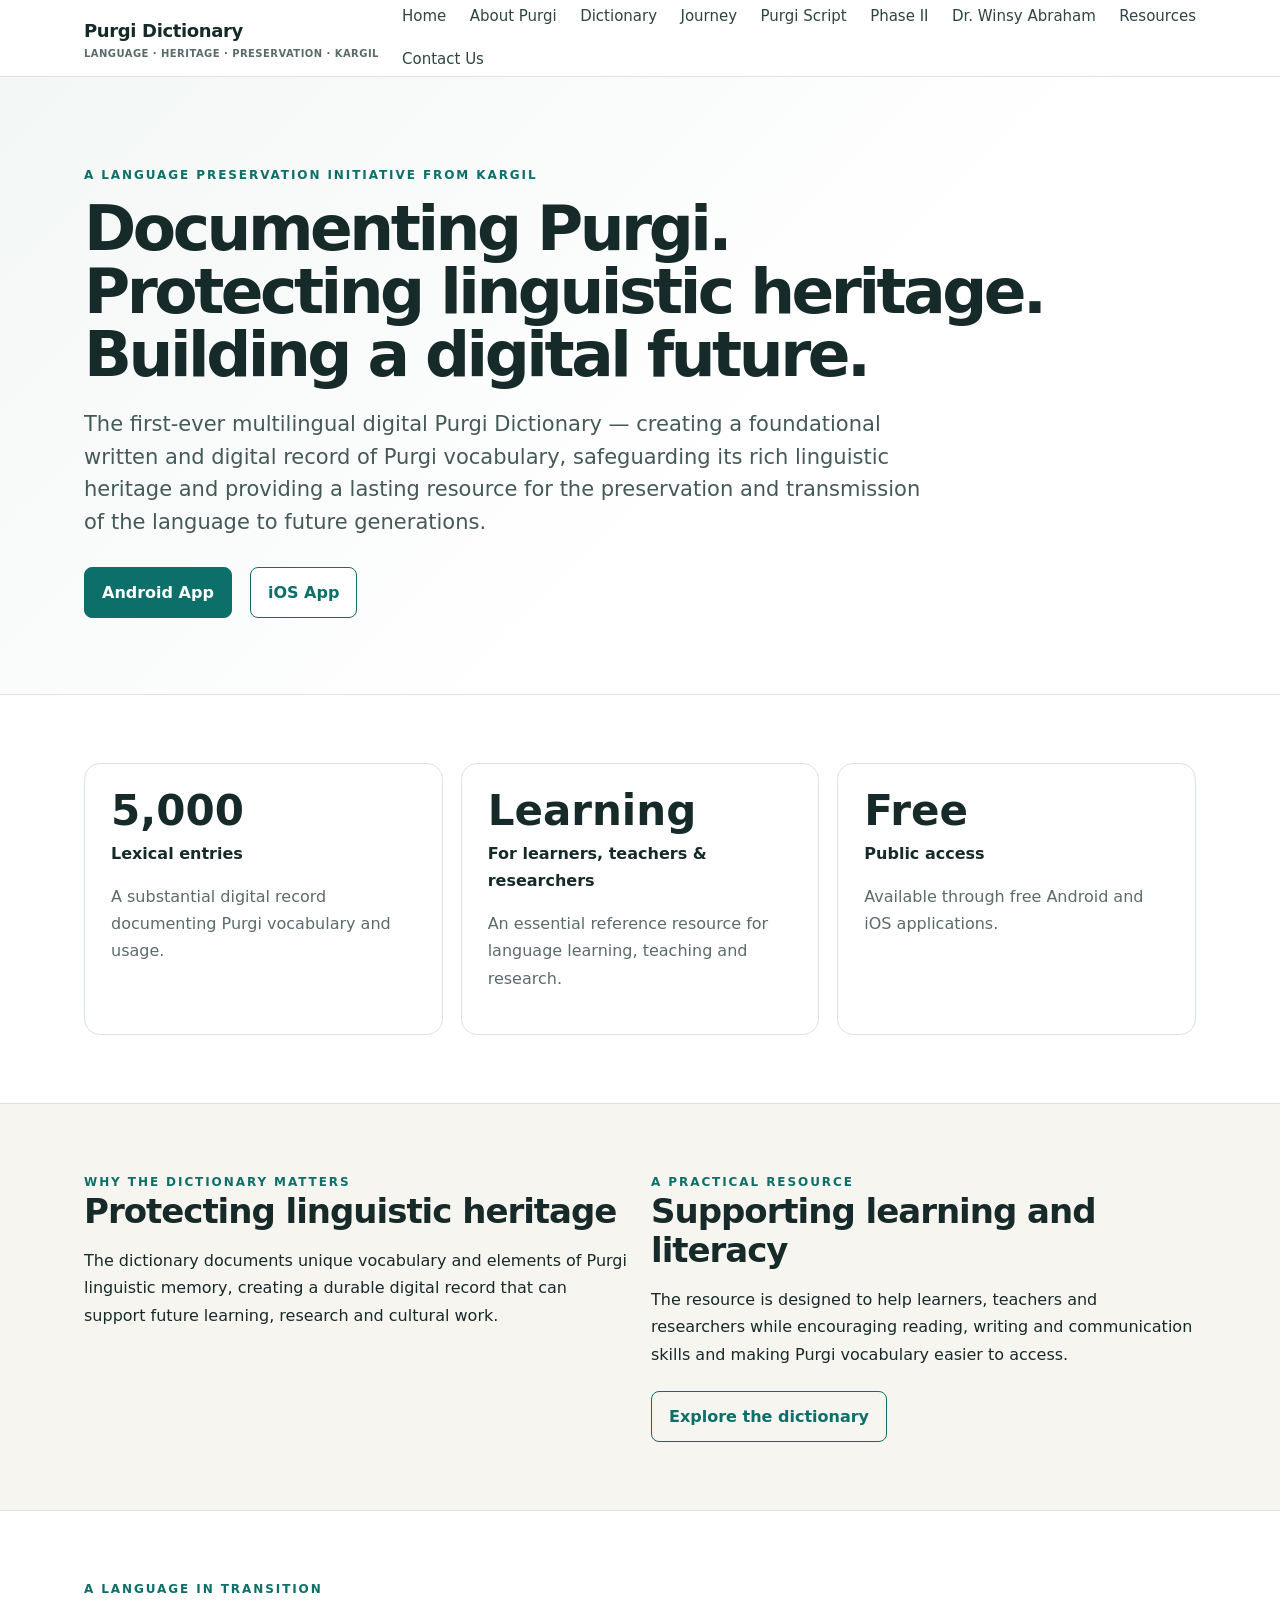
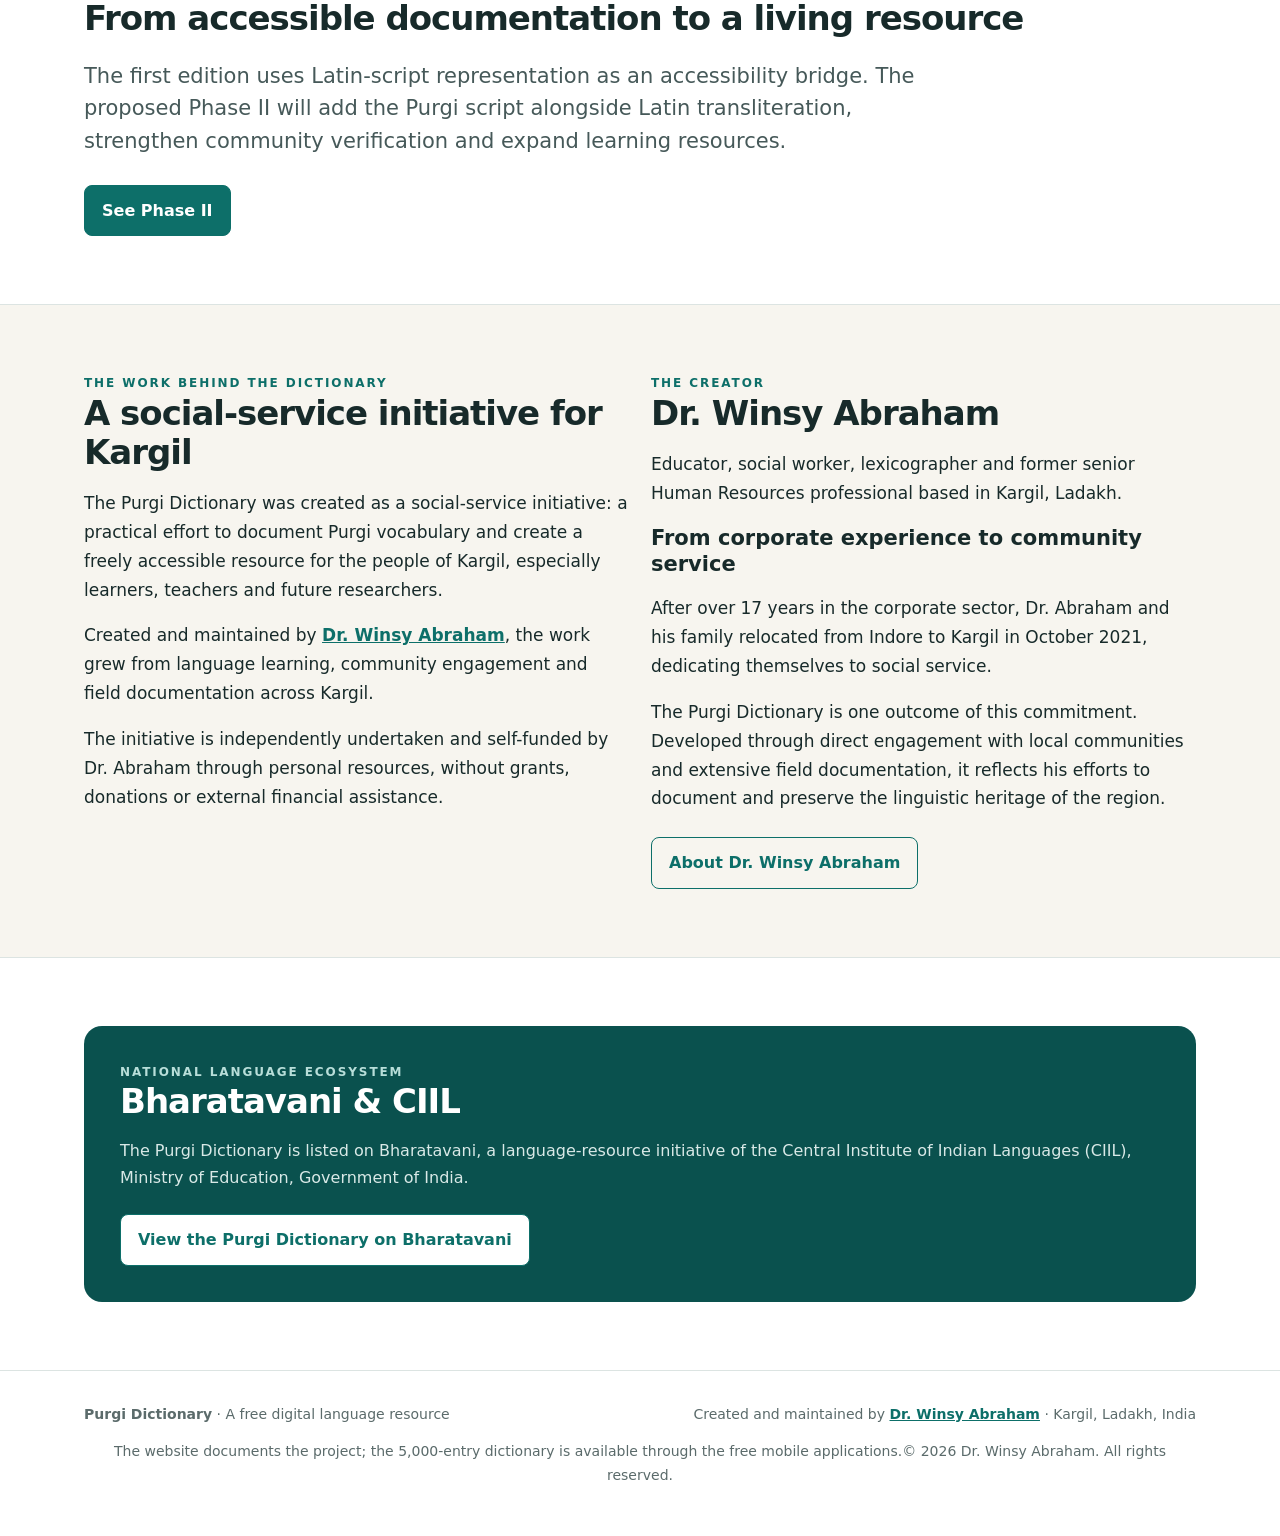
==== commit 1aca8ad7: "Add copyright notice to site footer" ====
--- a/index.html
+++ b/index.html
@@ -63,6 +63,6 @@
 
 <section class="section mobile-explore"><div class="wrap"><div class="kicker">Explore the project</div><h2>Discover more about Purgi</h2><p>Explore the language, the dictionary and the people and work behind this initiative.</p><div class="mobile-explore-grid"><a href="purgi-language.html">About Purgi <span>Discover the language →</span></a><a href="dictionary.html">The Dictionary <span>Explore 5,000 entries →</span></a><a href="journey.html">Project Journey <span>How the work developed →</span></a><a href="script.html">Purgi Script <span>Explore the written future →</span></a><a href="phase-ii.html">Phase II <span>See what comes next →</span></a><a href="winsy-abraham.html">The Creator <span>About Dr. Winsy Abraham →</span></a><a href="resources.html">Resources <span>Apps and institutional links →</span></a><a href="contact.html">Contact Us <span>Share feedback or enquire →</span></a></div></div></section>
 <a class="back-to-top" href="#top" aria-label="Back to top" title="Back to top">↑</a>
-<footer><div class="wrap"><div class="footer-top"><div><b>Purgi Dictionary</b> · A free digital language resource</div><div class="footer-right">Created and maintained by <a href="winsy-abraham.html"><b>Dr. Winsy Abraham</b></a> · Kargil, Ladakh, India</div></div><div class="footer-bottom">The website documents the project; the 5,000-entry dictionary is available through the free mobile applications.</div></div></footer>
+<footer><div class="wrap"><div class="footer-top"><div><b>Purgi Dictionary</b> · A free digital language resource</div><div class="footer-right">Created and maintained by <a href="winsy-abraham.html"><b>Dr. Winsy Abraham</b></a> · Kargil, Ladakh, India</div></div><div class="footer-bottom"><span>The website documents the project; the 5,000-entry dictionary is available through the free mobile applications.</span><span class="footer-copy">© 2026 Dr. Winsy Abraham. All rights reserved.</span></div></div></footer>
 <script src="script.js" defer></script>
 </body></html>
--- a/style.css
+++ b/style.css
@@ -165,3 +165,45 @@
   .brand span{white-space:nowrap;font-size:10px;line-height:1.35;letter-spacing:.045em}
   .mobile-brand-break{display:none}
 }
+
+/* Tablet-only navigation override: keep all links on one line.
+   Desktop (>1100px) and mobile (<=820px) retain their existing layouts. */
+@media (min-width:821px) and (max-width:1100px){
+  nav .wrap.nav{
+    min-height:68px;
+    display:flex;
+    align-items:center;
+    justify-content:flex-start;
+    gap:8px;
+  }
+  nav .brand{
+    flex:0 0 170px;
+    font-size:16px;
+    white-space:nowrap;
+  }
+  nav .brand span{
+    font-size:8px;
+    line-height:1.25;
+    letter-spacing:.025em;
+    white-space:nowrap;
+  }
+  nav .mobile-brand-break{display:none}
+  nav .menu-toggle{display:none}
+  nav .links{
+    display:flex;
+    flex:1 1 auto;
+    min-width:0;
+    flex-wrap:nowrap;
+    align-items:center;
+    justify-content:space-between;
+    gap:2px;
+  }
+  nav .links a{
+    flex:0 0 auto;
+    padding:0;
+    font-size:10px;
+    line-height:1.2;
+    letter-spacing:-.035em;
+    white-space:nowrap;
+  }
+}
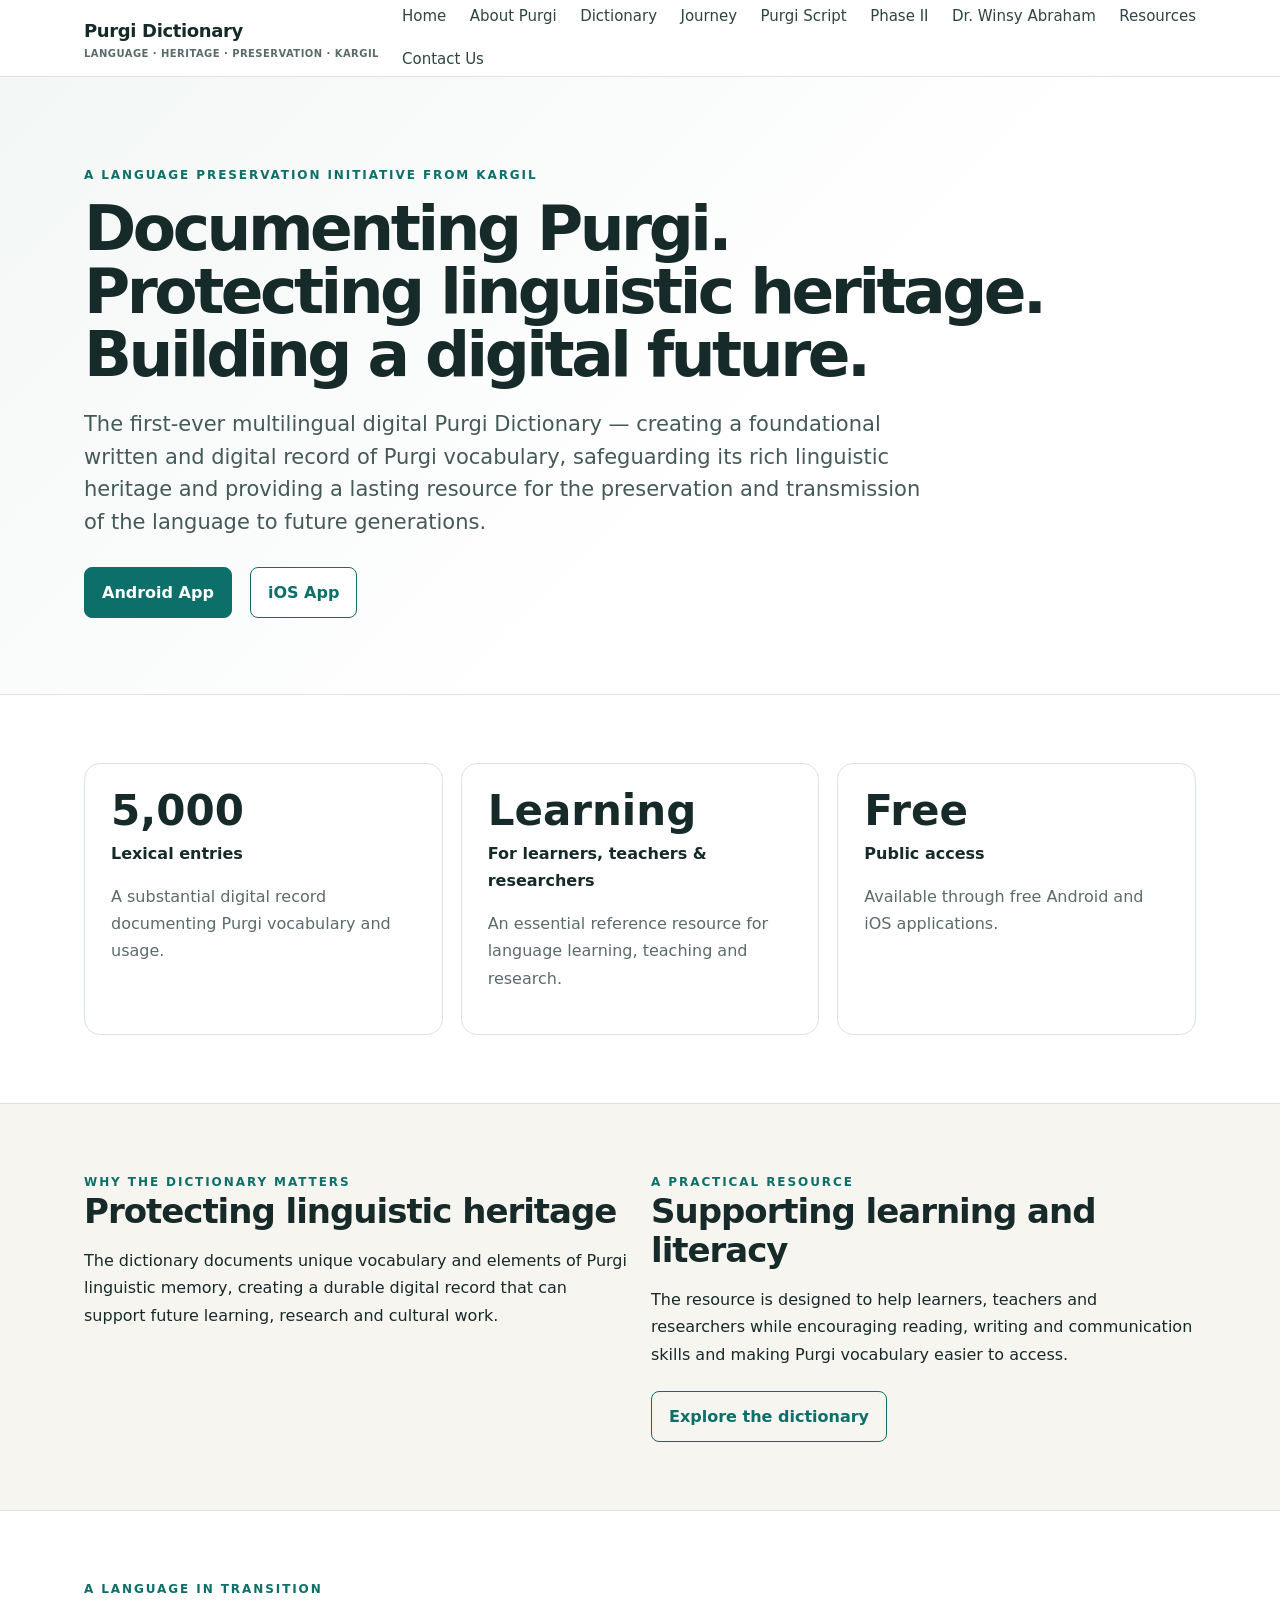
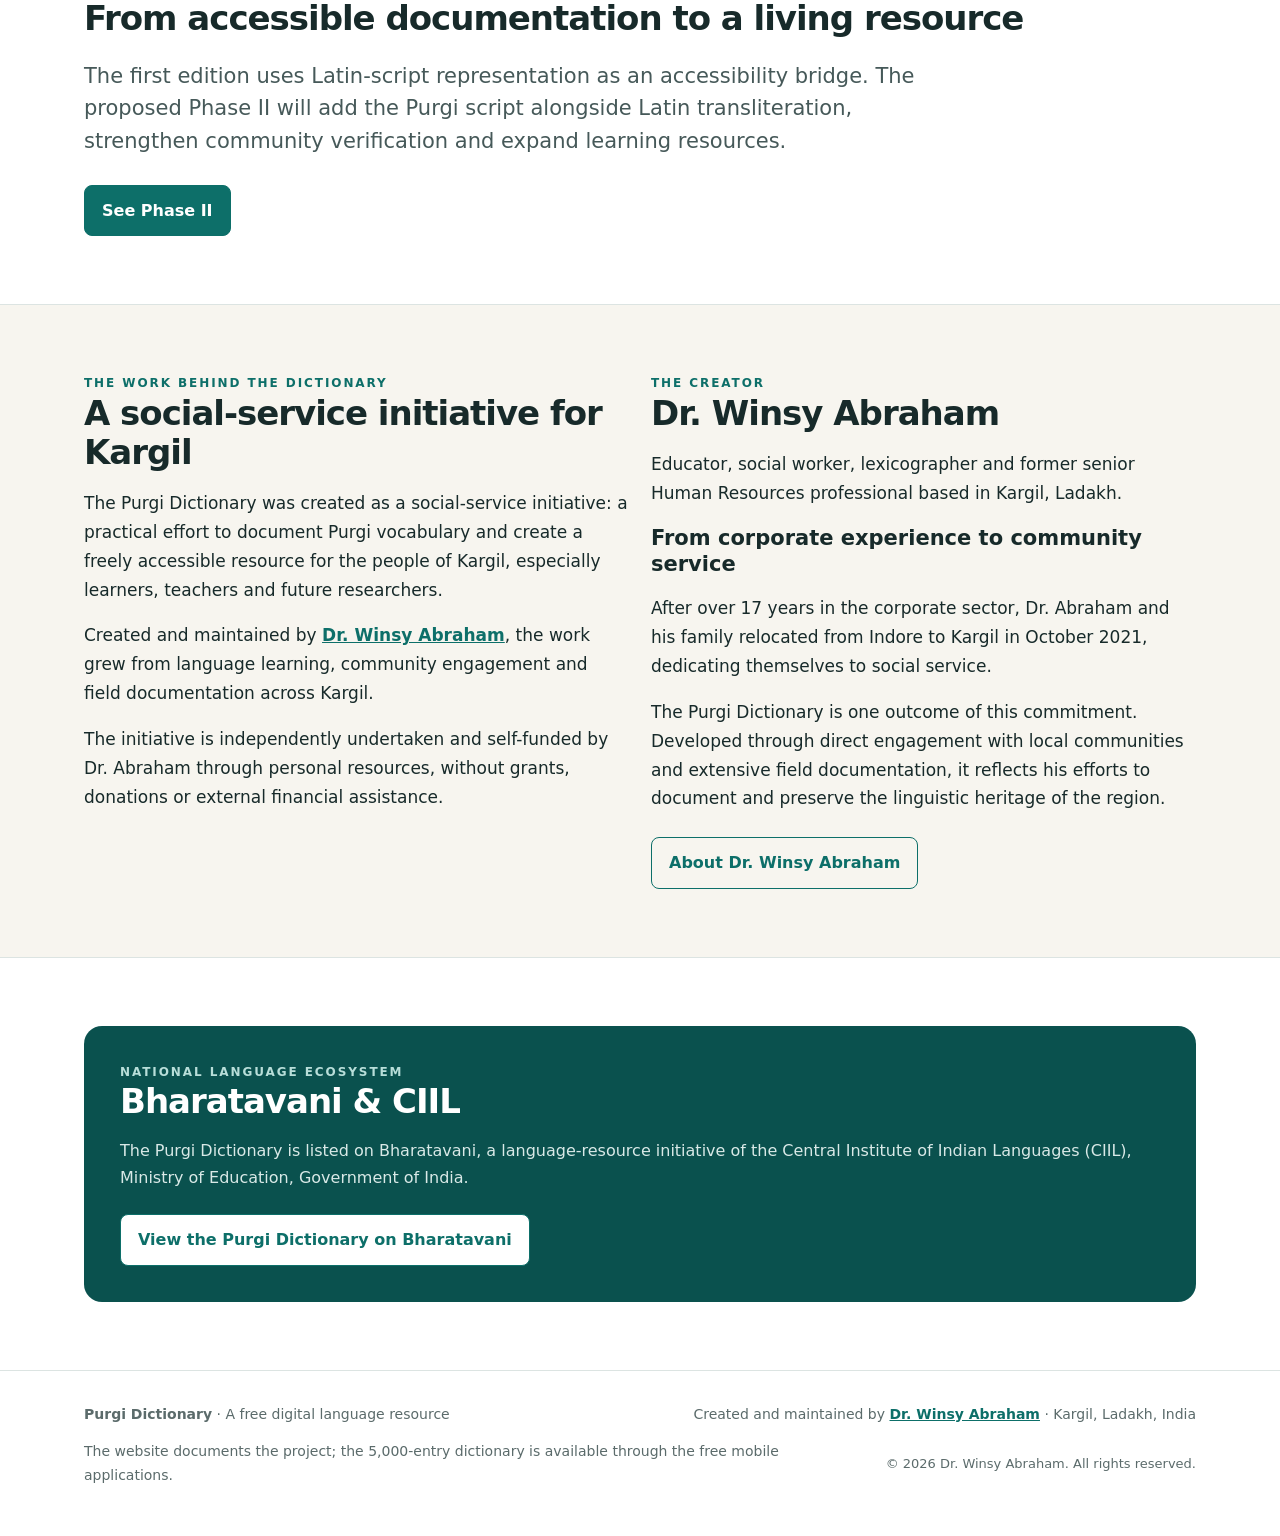
==== commit 10cb7a8a: "Refresh stylesheet cache for footer layout" ====
--- a/index.html
+++ b/index.html
@@ -13,7 +13,7 @@
 <meta property="og:description" content="The first-ever multilingual digital Purgi Dictionary — a social-service initiative documenting Purgi vocabulary and bringing Purgi, English, Hindi and Urdu together in one free digital resource with 5,000 entries.">
 <meta property="og:url" content="https://purgidictionary.in/">
 <meta name="twitter:card" content="summary">
-<link rel="stylesheet" href="style.css">
+<link rel="stylesheet" href="style.css?v=20261107-footer">
 <script type="application/ld+json">
 {
   "@context":"https://schema.org",
--- a/style.css
+++ b/style.css
@@ -74,7 +74,7 @@
 footer{border-top:1px solid var(--line);padding:32px 0 48px;color:var(--muted);font-size:14px}
 .footer-top{display:grid;grid-template-columns:1fr 1fr;gap:24px;align-items:start}
 .footer-right{text-align:right}
-.footer-bottom{text-align:center;margin-top:14px}
+.footer-bottom{display:flex;justify-content:space-between;align-items:center;gap:18px;margin-top:14px;text-align:left}.footer-copy{flex:0 0 auto;text-align:right;font-size:13px;white-space:nowrap}
 .small{font-size:13px;color:var(--muted)}
 .references{font-size:13px;line-height:1.5;color:var(--muted);margin-top:8px}
 .references p,.references a{font-size:13px;line-height:1.5}
@@ -207,3 +207,7 @@
     white-space:nowrap;
   }
 }
+
+
+/* Copyright footer layout: tablet and mobile */
+@media(max-width:820px){.footer-bottom{flex-direction:column;align-items:flex-start;gap:8px;text-align:left}.footer-copy{text-align:left;white-space:normal}}
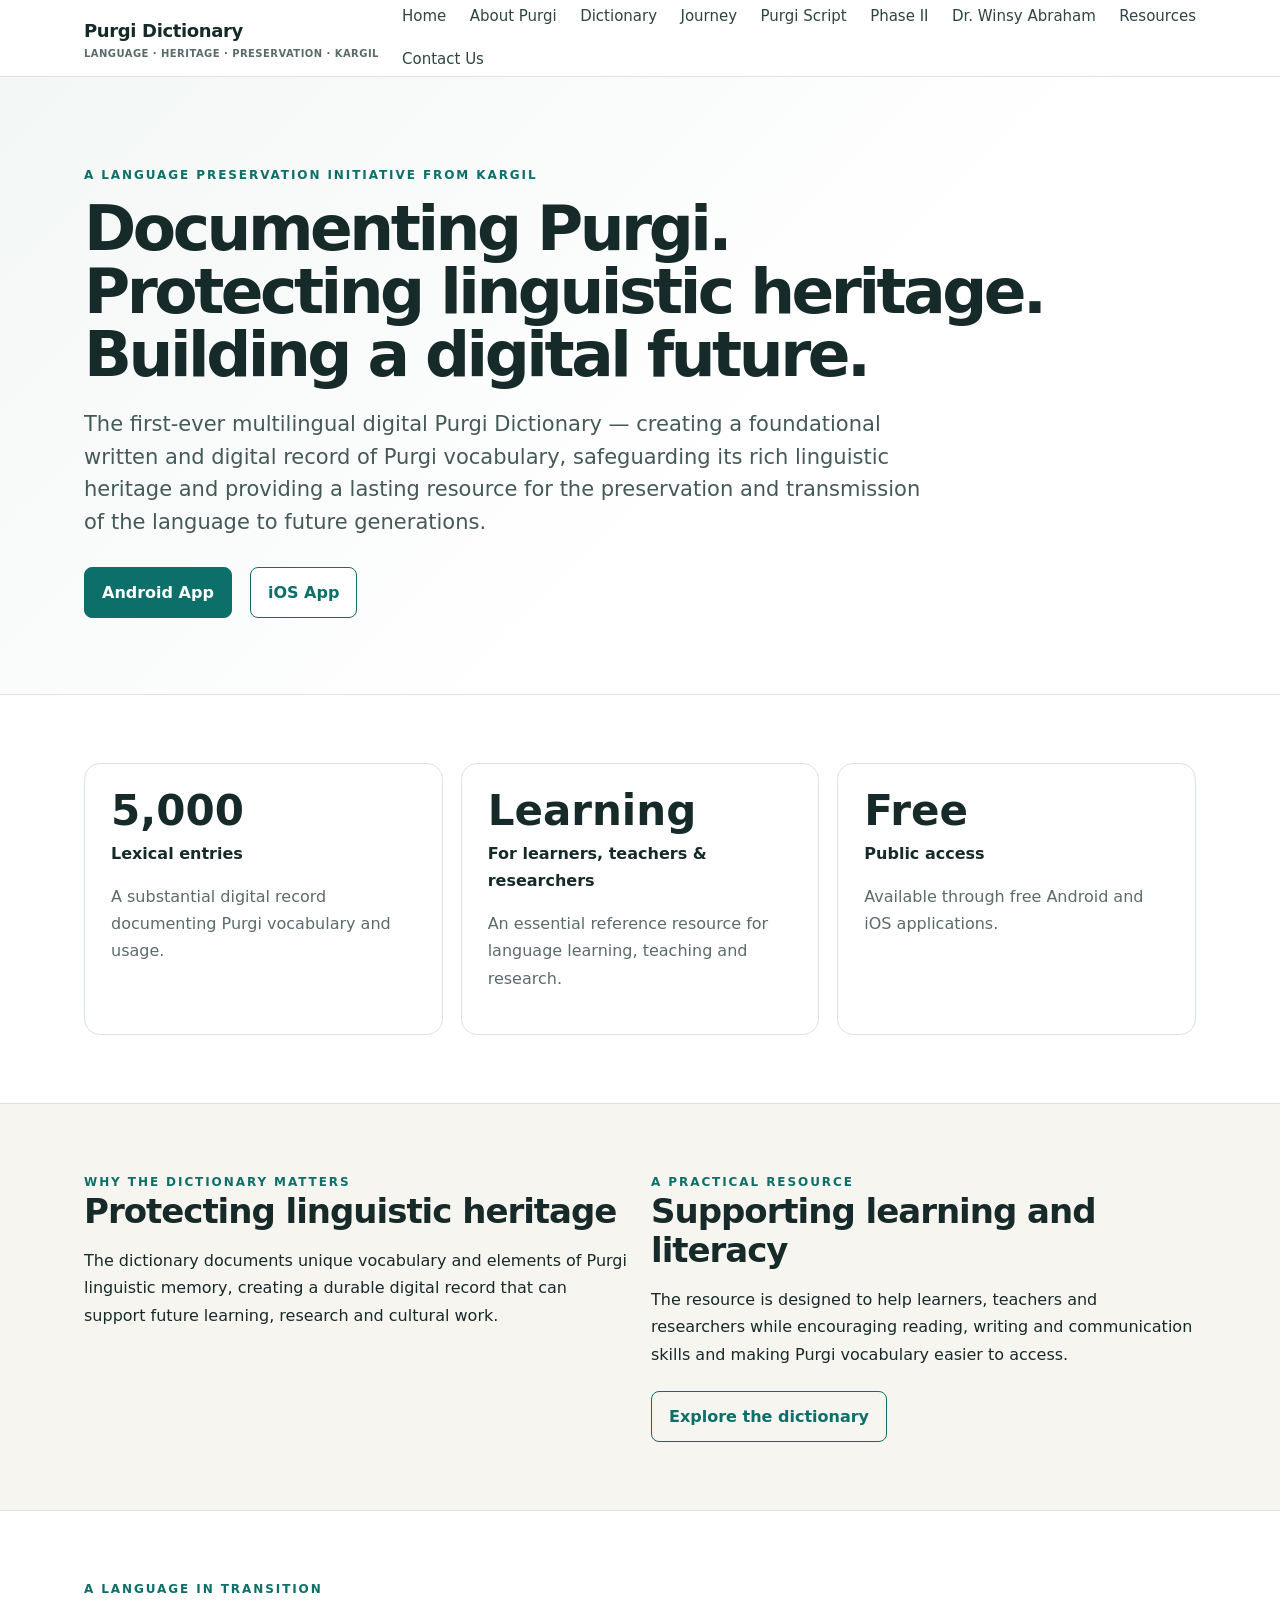
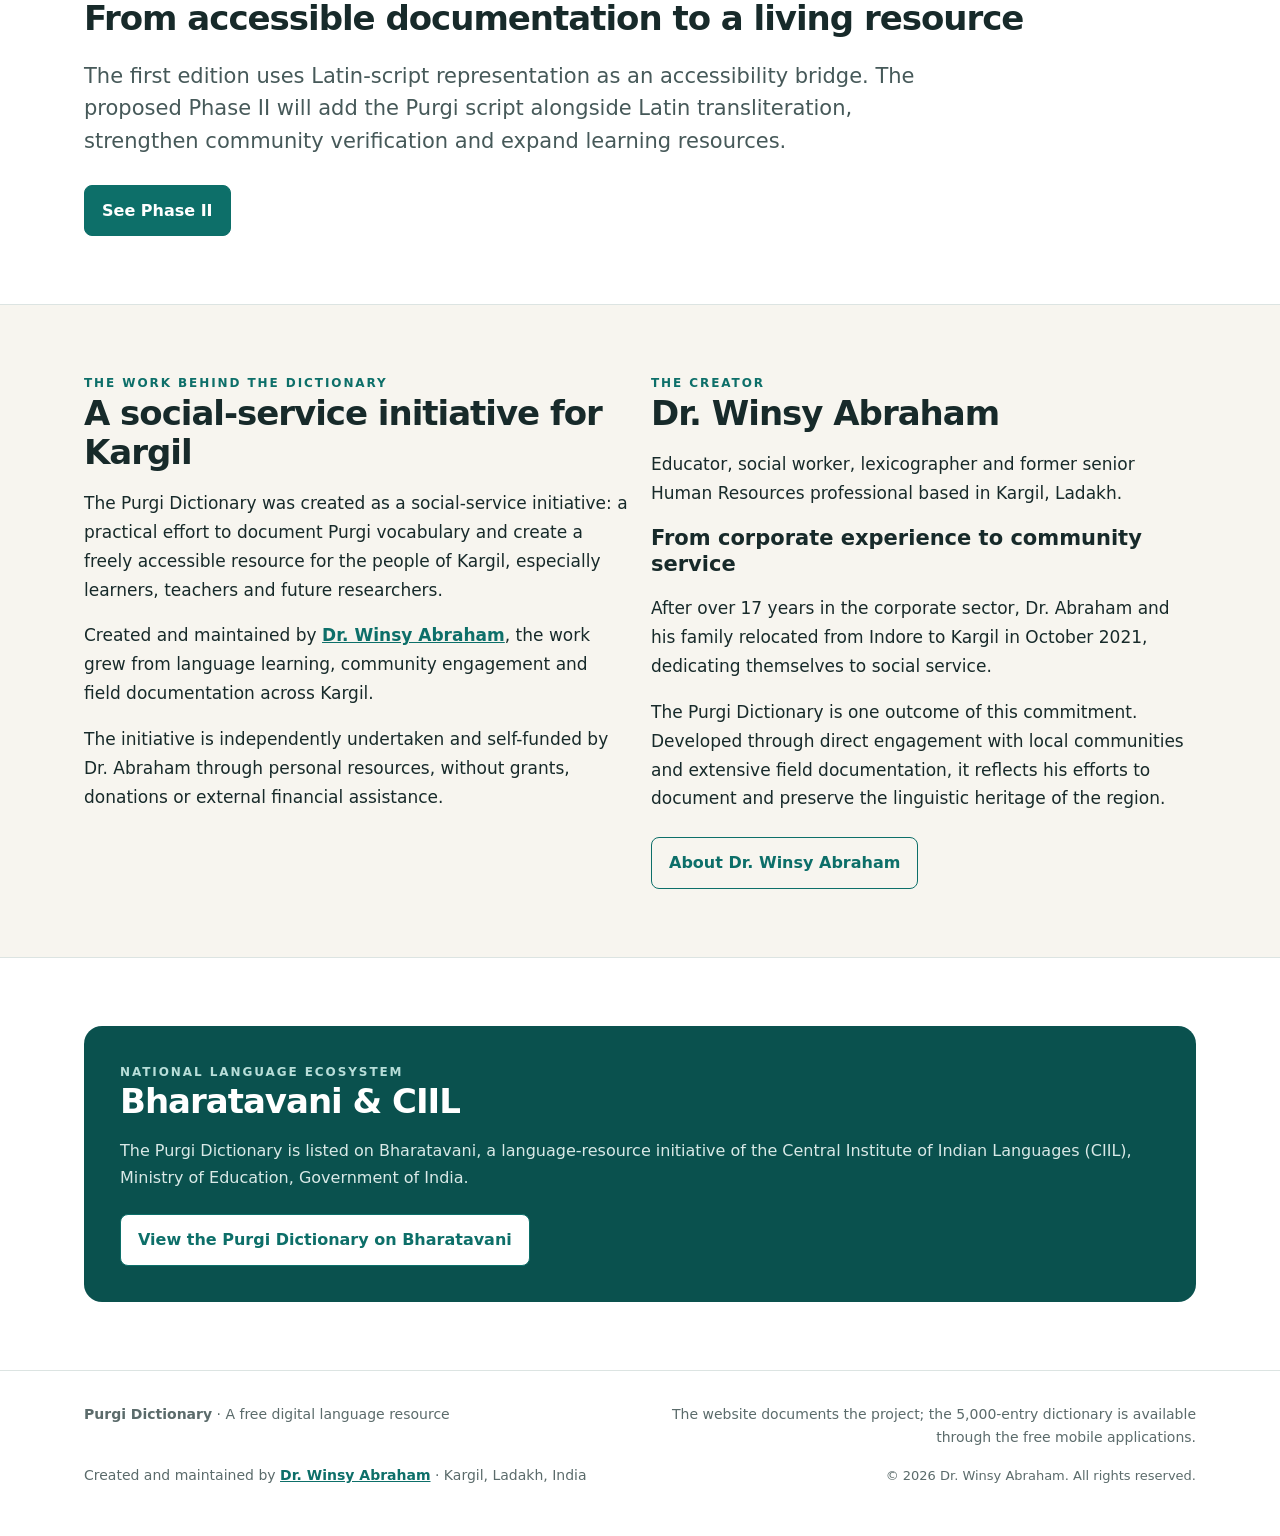
==== commit 5030b0d6: "Reorder footer information into paired rows" ====
--- a/index.html
+++ b/index.html
@@ -63,6 +63,6 @@
 
 <section class="section mobile-explore"><div class="wrap"><div class="kicker">Explore the project</div><h2>Discover more about Purgi</h2><p>Explore the language, the dictionary and the people and work behind this initiative.</p><div class="mobile-explore-grid"><a href="purgi-language.html">About Purgi <span>Discover the language →</span></a><a href="dictionary.html">The Dictionary <span>Explore 5,000 entries →</span></a><a href="journey.html">Project Journey <span>How the work developed →</span></a><a href="script.html">Purgi Script <span>Explore the written future →</span></a><a href="phase-ii.html">Phase II <span>See what comes next →</span></a><a href="winsy-abraham.html">The Creator <span>About Dr. Winsy Abraham →</span></a><a href="resources.html">Resources <span>Apps and institutional links →</span></a><a href="contact.html">Contact Us <span>Share feedback or enquire →</span></a></div></div></section>
 <a class="back-to-top" href="#top" aria-label="Back to top" title="Back to top">↑</a>
-<footer><div class="wrap"><div class="footer-top"><div><b>Purgi Dictionary</b> · A free digital language resource</div><div class="footer-right">Created and maintained by <a href="winsy-abraham.html"><b>Dr. Winsy Abraham</b></a> · Kargil, Ladakh, India</div></div><div class="footer-bottom"><span>The website documents the project; the 5,000-entry dictionary is available through the free mobile applications.</span><span class="footer-copy">© 2026 Dr. Winsy Abraham. All rights reserved.</span></div></div></footer>
+<footer><div class="wrap"><div class="footer-top"><div><b>Purgi Dictionary</b> · A free digital language resource</div><div class="footer-right">The website documents the project; the 5,000-entry dictionary is available through the free mobile applications.</div></div><div class="footer-bottom"><span>Created and maintained by <a href="winsy-abraham.html"><b>Dr. Winsy Abraham</b></a> · Kargil, Ladakh, India</span><span class="footer-copy">© 2026 Dr. Winsy Abraham. All rights reserved.</span></div></div></footer>
 <script src="script.js" defer></script>
 </body></html>
--- a/style.css
+++ b/style.css
@@ -210,4 +210,4 @@
 
 
 /* Copyright footer layout: tablet and mobile */
-@media(max-width:820px){.footer-bottom{flex-direction:column;align-items:flex-start;gap:8px;text-align:left}.footer-copy{text-align:left;white-space:normal}}
+@media(max-width:820px){.footer-bottom{flex-direction:column;align-items:center;gap:8px;text-align:center}.footer-copy{text-align:center;white-space:normal}}
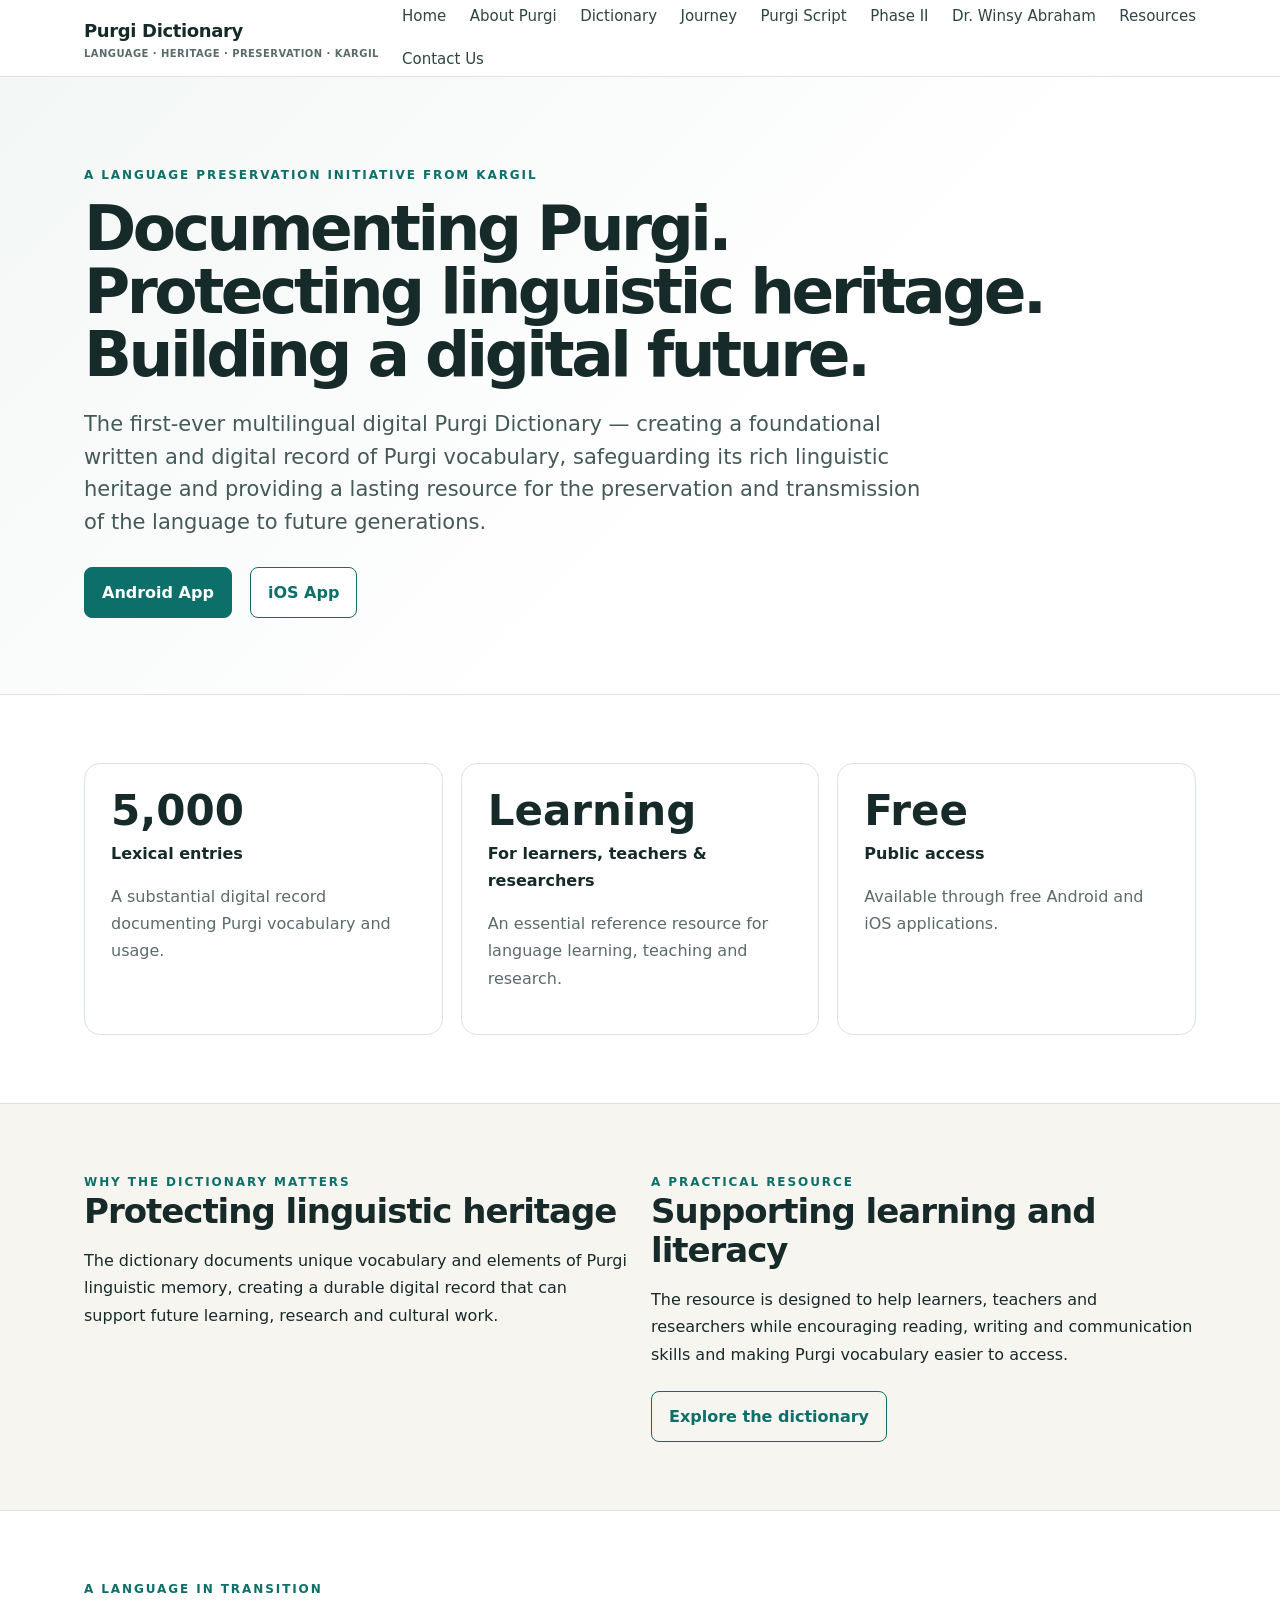
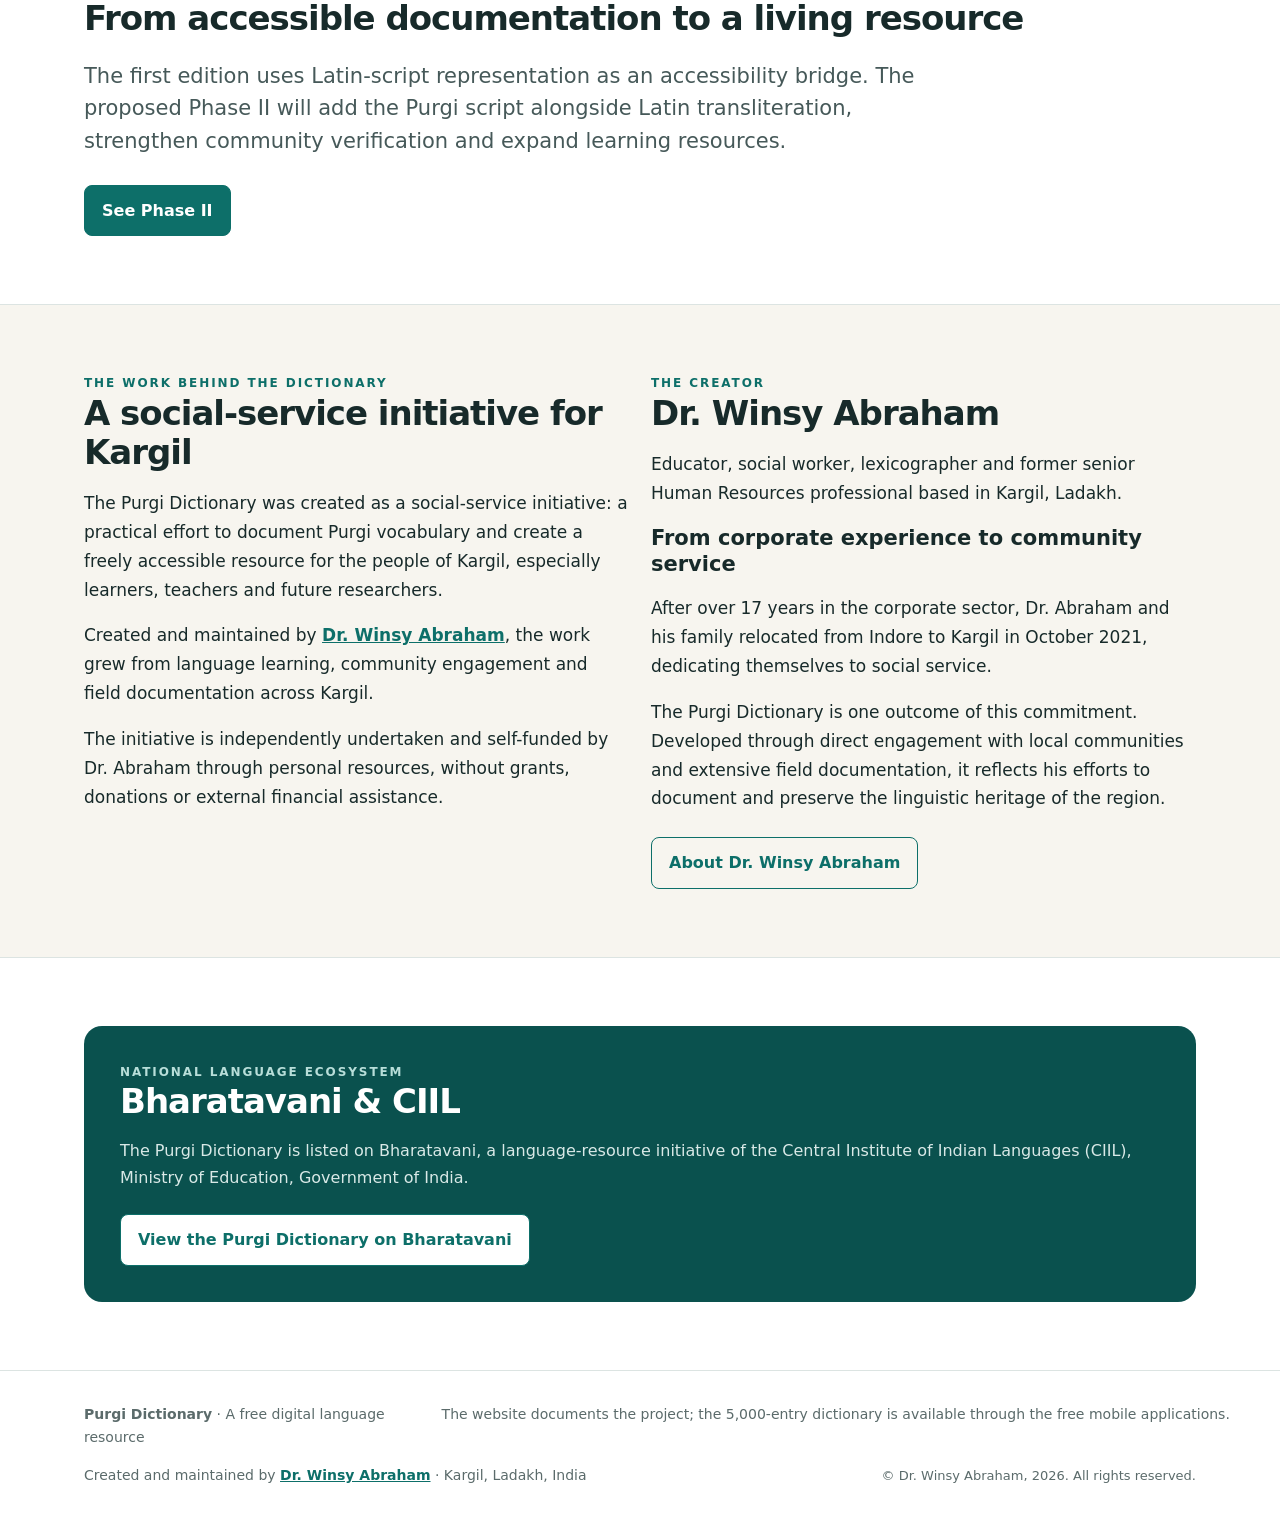
==== commit d7ead432: "Standardize copyright attribution" ====
--- a/index.html
+++ b/index.html
@@ -63,6 +63,6 @@
 
 <section class="section mobile-explore"><div class="wrap"><div class="kicker">Explore the project</div><h2>Discover more about Purgi</h2><p>Explore the language, the dictionary and the people and work behind this initiative.</p><div class="mobile-explore-grid"><a href="purgi-language.html">About Purgi <span>Discover the language →</span></a><a href="dictionary.html">The Dictionary <span>Explore 5,000 entries →</span></a><a href="journey.html">Project Journey <span>How the work developed →</span></a><a href="script.html">Purgi Script <span>Explore the written future →</span></a><a href="phase-ii.html">Phase II <span>See what comes next →</span></a><a href="winsy-abraham.html">The Creator <span>About Dr. Winsy Abraham →</span></a><a href="resources.html">Resources <span>Apps and institutional links →</span></a><a href="contact.html">Contact Us <span>Share feedback or enquire →</span></a></div></div></section>
 <a class="back-to-top" href="#top" aria-label="Back to top" title="Back to top">↑</a>
-<footer><div class="wrap"><div class="footer-top"><div><b>Purgi Dictionary</b> · A free digital language resource</div><div class="footer-right">The website documents the project; the 5,000-entry dictionary is available through the free mobile applications.</div></div><div class="footer-bottom"><span>Created and maintained by <a href="winsy-abraham.html"><b>Dr. Winsy Abraham</b></a> · Kargil, Ladakh, India</span><span class="footer-copy">© 2026 Dr. Winsy Abraham. All rights reserved.</span></div></div></footer>
+<footer><div class="wrap"><div class="footer-top"><div><b>Purgi Dictionary</b> · A free digital language resource</div><div class="footer-right">The website documents the project; the 5,000-entry dictionary is available through the free mobile applications.</div></div><div class="footer-bottom"><span>Created and maintained by <a href="winsy-abraham.html"><b>Dr. Winsy Abraham</b></a> · Kargil, Ladakh, India</span><span class="footer-copy">© Dr. Winsy Abraham, 2026. All rights reserved.</span></div></div></footer>
 <script src="script.js" defer></script>
 </body></html>
--- a/style.css
+++ b/style.css
@@ -211,3 +211,9 @@
 
 /* Copyright footer layout: tablet and mobile */
 @media(max-width:820px){.footer-bottom{flex-direction:column;align-items:center;gap:8px;text-align:center}.footer-copy{text-align:center;white-space:normal}}
+
+/* Desktop footer: give the project-description line enough room to stay on one line. */
+@media(min-width:1200px){
+  .footer-top{grid-template-columns:30% minmax(0,1fr);gap:24px}
+  .footer-right{white-space:nowrap}
+}
